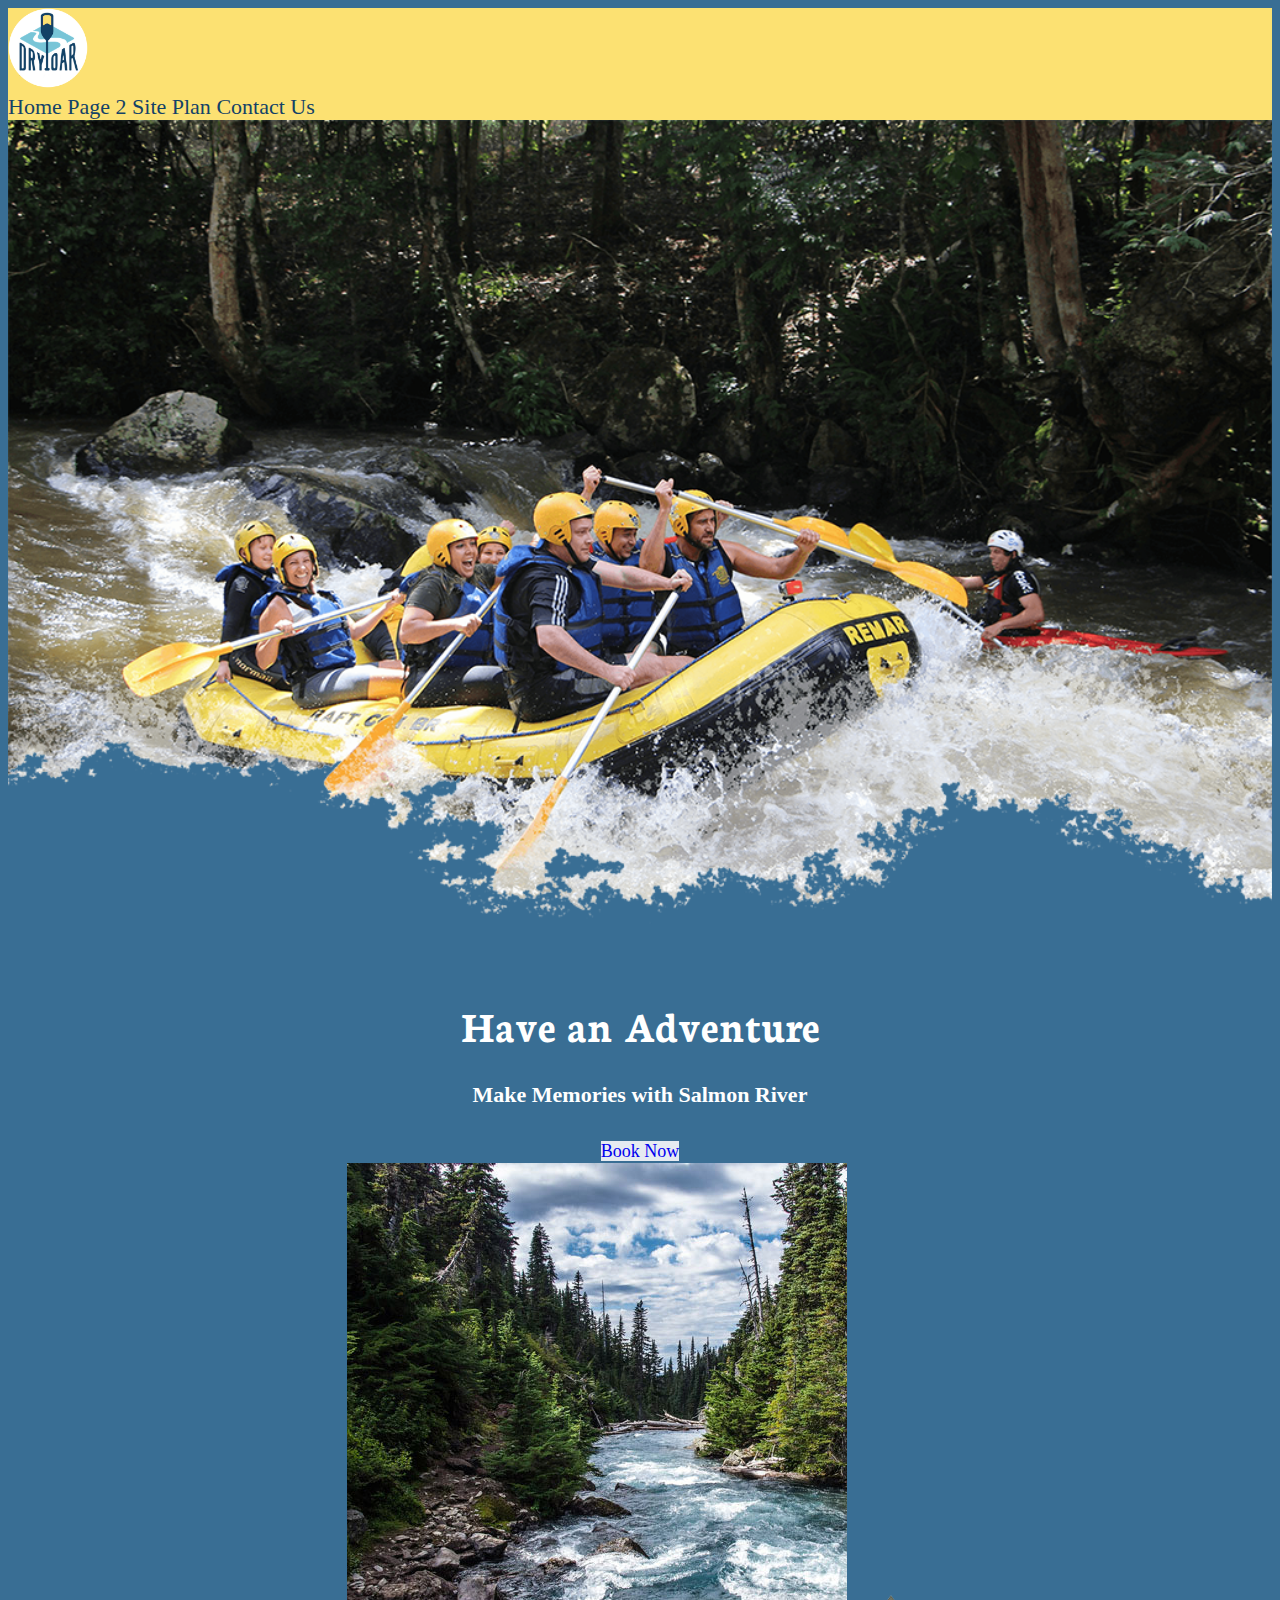
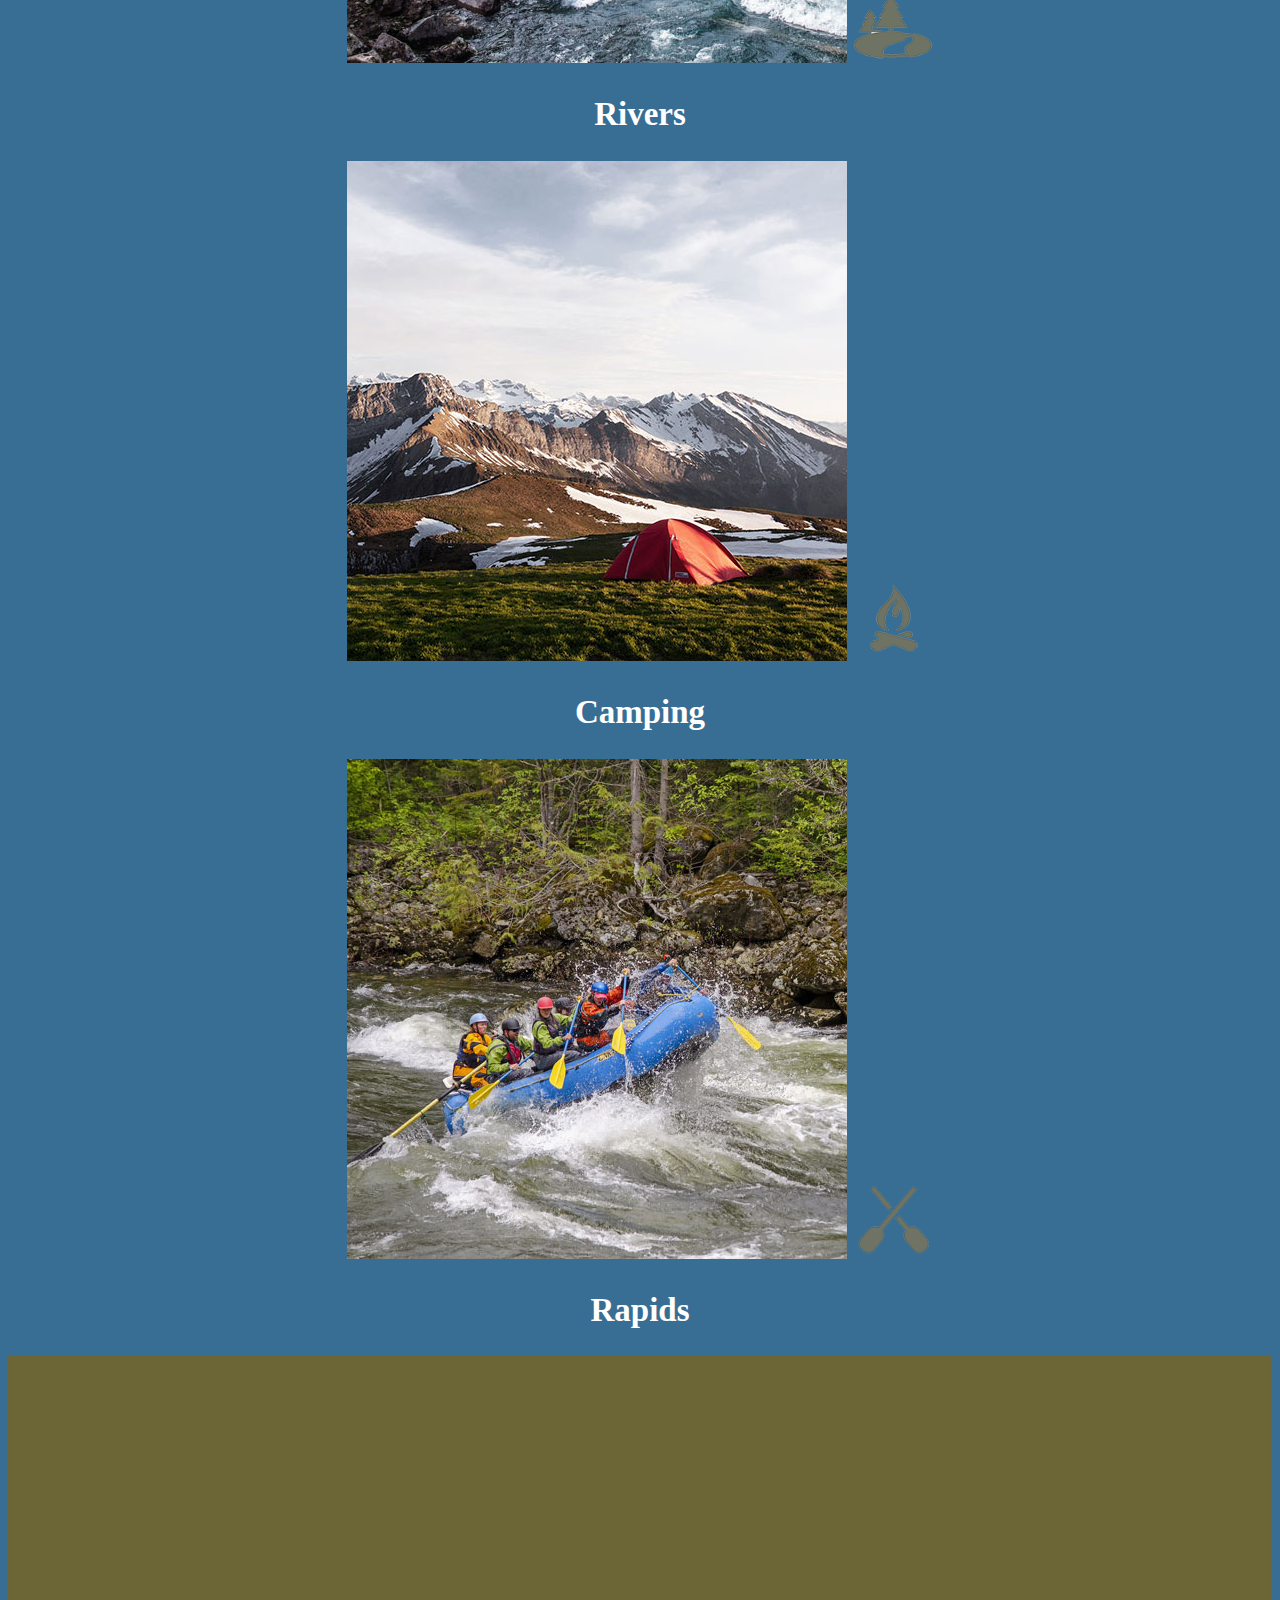
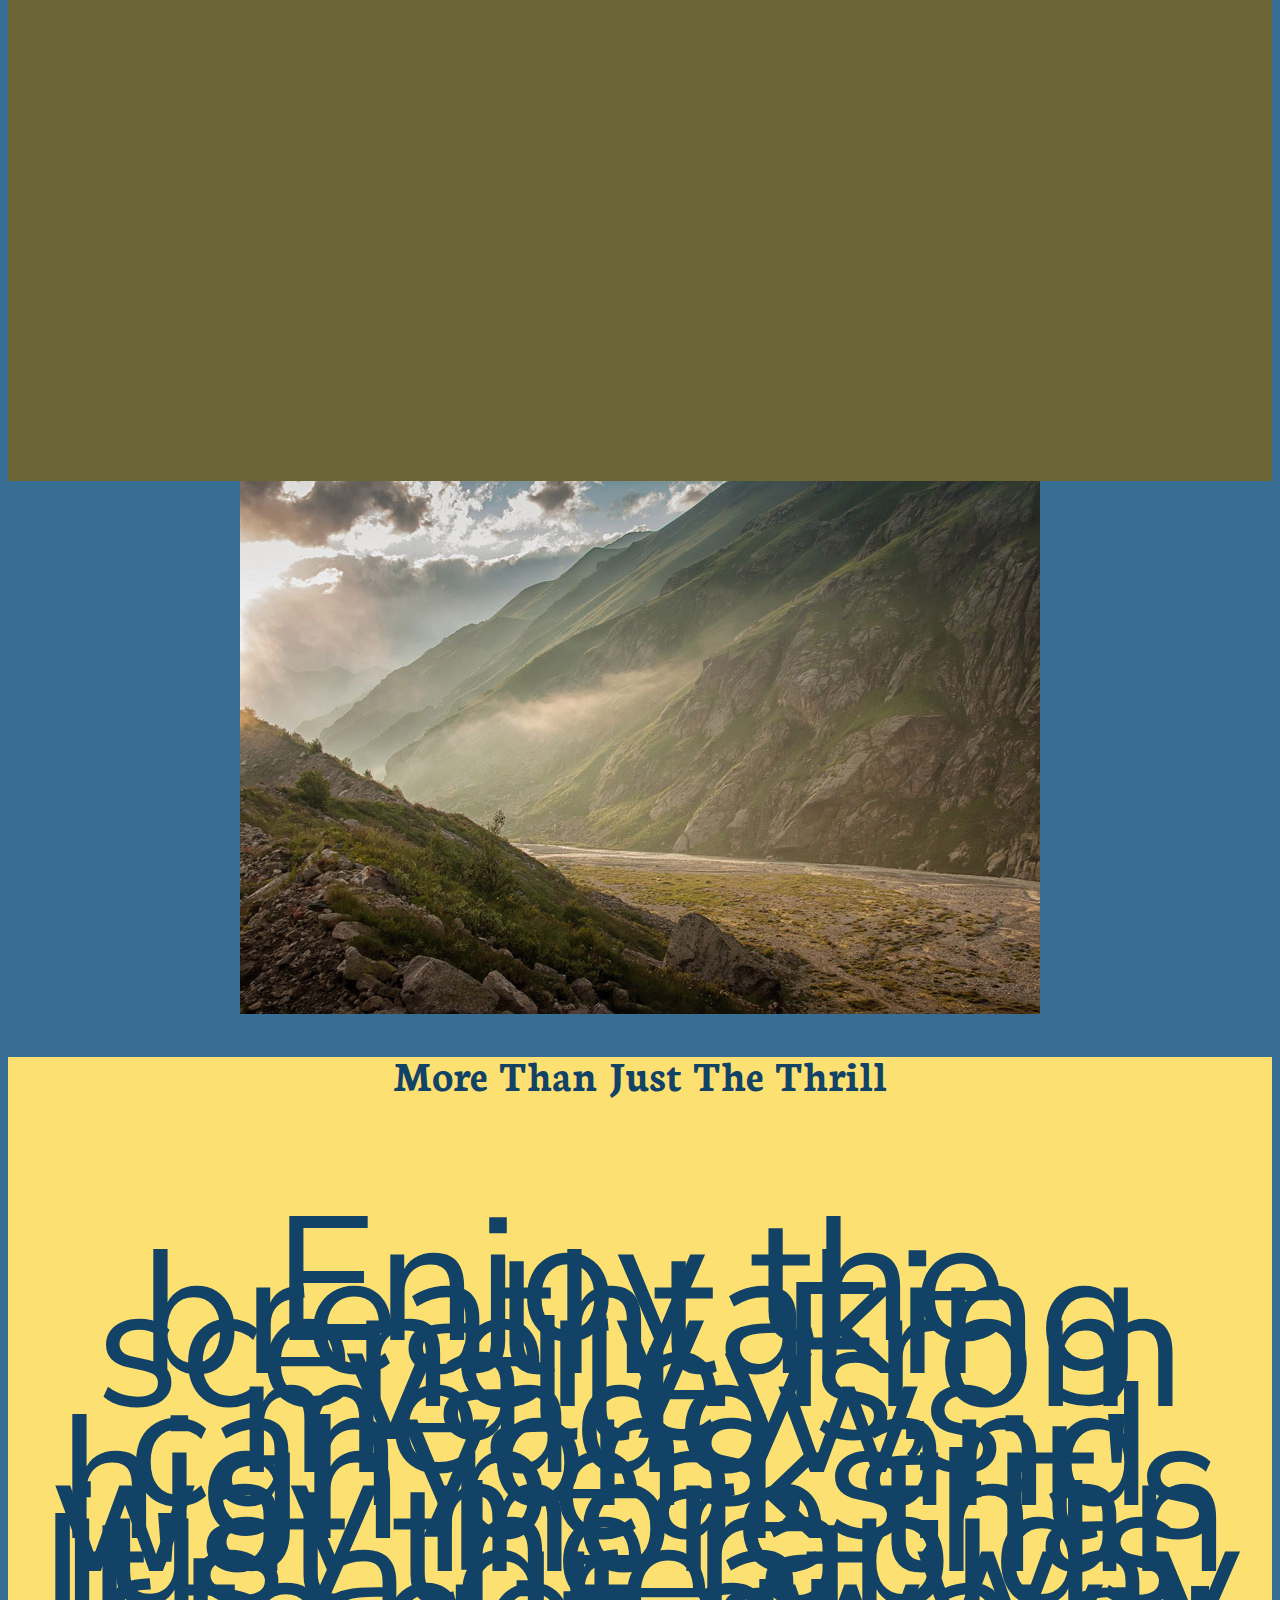
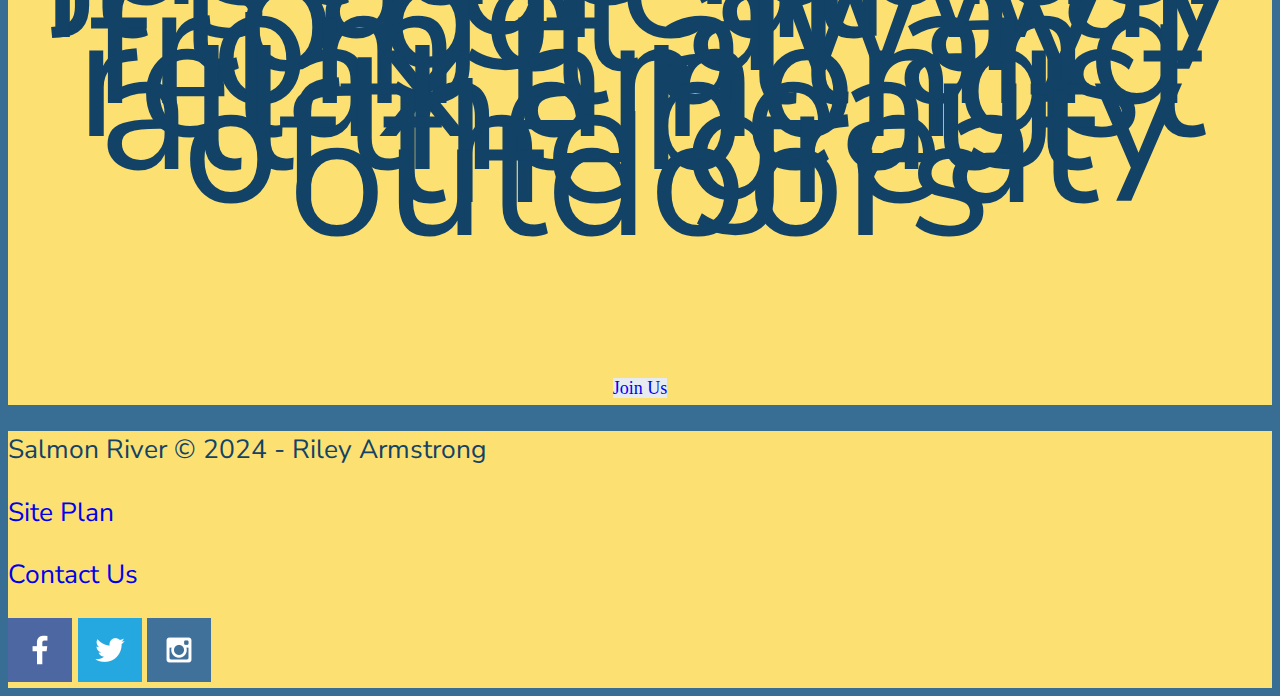
==== wwr/index.html @ 40a6fd3d "tons of changes" ====
<!-- Continue at 03 of More CSS: Fonts and Spacing -->
<!DOCTYPE html>
<html lang="en">
<head>
    <meta charset="UTF-8">
    <meta name="viewport" content="width=device-width, initial-scale=1.0">
    <title>Adventures | Salmon River Rafting | Home</title>
    <link rel="stylesheet" href="styles/style.css">
</head>
<body>
    <div id="content">
        <header>
            <a id="logo_link" href="index.html">
                <img class="logo" src="images/logo.png" alt="Salmon River Logo">
            </a>
        <nav>
            <a href="index.html">Home</a>
            <a href="#">Page 2</a>
            <a href="site-plan-rafting.html">Site Plan</a>
            <a href="contactus.html">Contact Us</a>
        </nav>
        </header>
        <div id="hero">
            <div id="hero-box">
                <img id="hero-img" src="images/hero.png" alt="People enjoying Rafting">
            </div>
            <section id="hero-msg">
                <h1 class="home-title">Have an Adventure</h1>
                <h4>Make Memories with Salmon River</h4>
                <div class="button-box">
                    <a class="book" href="contactus.html">Book Now</a>
                </div>
            </section>
        </div>
        <main class="home-grid">
            <section class="rivers-card">
                <img class="card-img" src="images/rivers.jpg" alt="river in forest">
                <img class="icon" src="images/river_icon.png" alt="river icon">
                <h2>Rivers</h2>
            </section>
            <section class="camping-card">
                <img class="card-img" src="images/camping.jpg" alt="tent in mountain">
                <img class="icon" src="images/fire_icon.png" alt="fire icon">
                <h2>Camping</h2>
            </section>
            <section class="rapids-card">
                <img class="card-img" src="images/rapids.jpg" alt="rafting boat">
                <img class="icon" src="images/oars_icon.png" alt="oars_icon">
                <h2>Rapids</h2>
            </section>
            <div id="background"></div>
            <div class="mountains">
                <img class="mountains" src="images/mountains.jpg" alt="Misty mountains">
            </div>
            <section class="msg">
                <h2>More Than Just The Thrill</h2>
                <p>Enjoy the breathtaking scenery. From valleys, meadows, canyons, and high peaks; it's way more than just the rapids. It's a great way to get away from it all and relax amongst all the beauty of the great outdoors</p>
                <a class="join" href="rivers.html">Join Us</a>
            </section>
        </main>
        <footer>
            <p>Salmon River &copy; 2024 - Riley Armstrong </p>
            <p><a href="site-plan-rafting.html">Site Plan</a></p>
            <p><a href="contactus.html">Contact Us</a></p>
            <div class="social">
                <a href="https://facebook.com" target="_blank">
                    <img src="images/facebook.png" alt="fb icon"/>
                </a>
                <a href="https://twitter.com" target="_blank">
                    <img src="images/twitter.png" alt="x icon"/>
                </a>
                <a href="https://instagram.com" target="_blank">
                    <img src="images/instagram.png" alt="insta icon"/>
                </a>

            </div>
        </footer>
    </div>
</body>
</html>
---- wwr/styles/style.css ----
/* Continue at 03 of More CSS: Fonts and Spacing */
@import url('https://fonts.googleapis.com/css2?family=Neuton&family=Nunito+Sans:ital,opsz,wght@0,6..12,200..1000;1,6..12,200..1000&display=swap');

body {
    background-color: rgb(57,110,148);
    color: white;
    font-size: 22px;
}
.home-title, .msg h2 {
    font-size: 2em;
    font-family: "Neuton", Verdana, Arial;
}
.msg p{
    font-size: 8em;
}
p {
    font-family: "Nunito Sans", Garamond, sans-serif;
}
#content{
    max-width: 1600px;
    margin: 0 auto;
}
header {
    background-color: rgb(252,225,114);
    color: blue;
}
.logo {
    width: 80px;
}
.icon {
    width: 80px;
}
main section {
    text-align: center;
}
nav a {
    text-align:center;
    color: rgb(19,66,103);
    text-decoration: none;
}
nav a:hover {
    background-color: white;
    text-decoration: underline;
}
#hero-img {
    width: 100%;
}
#hero-msg h1, #hero-msg h4 {
    text-align: center;
    background-color: rgb(57,110,148);
}
.button-box {
    text-align: center;
}
#background {
    height: 725px;
}
.book, .join {
    background-color: rgb(230,235,241);
    text-decoration: none;
    font-size: 18px;
}
.book:hover, .join:hover {
    background-color: rgb(252,225,114);
    text-decoration: underline;
}
#background {
    background-color: rgb(108,101,54);
    height: 725px;
}
.mountains {
    text-align:center;
}
.msg {
    background-color: rgb(252,225,114);
    color: rgb(19,66,103);
    line-height: 1.5em;
}
footer {
    background-color: rgb(252,225,114);
    color: rgb(19,66,103);
}
footer a {
    text-decoration: none;
}
footer p {
    font-size: 1.2em;
}
footer p a:hover {
    text-decoration: underline;
}
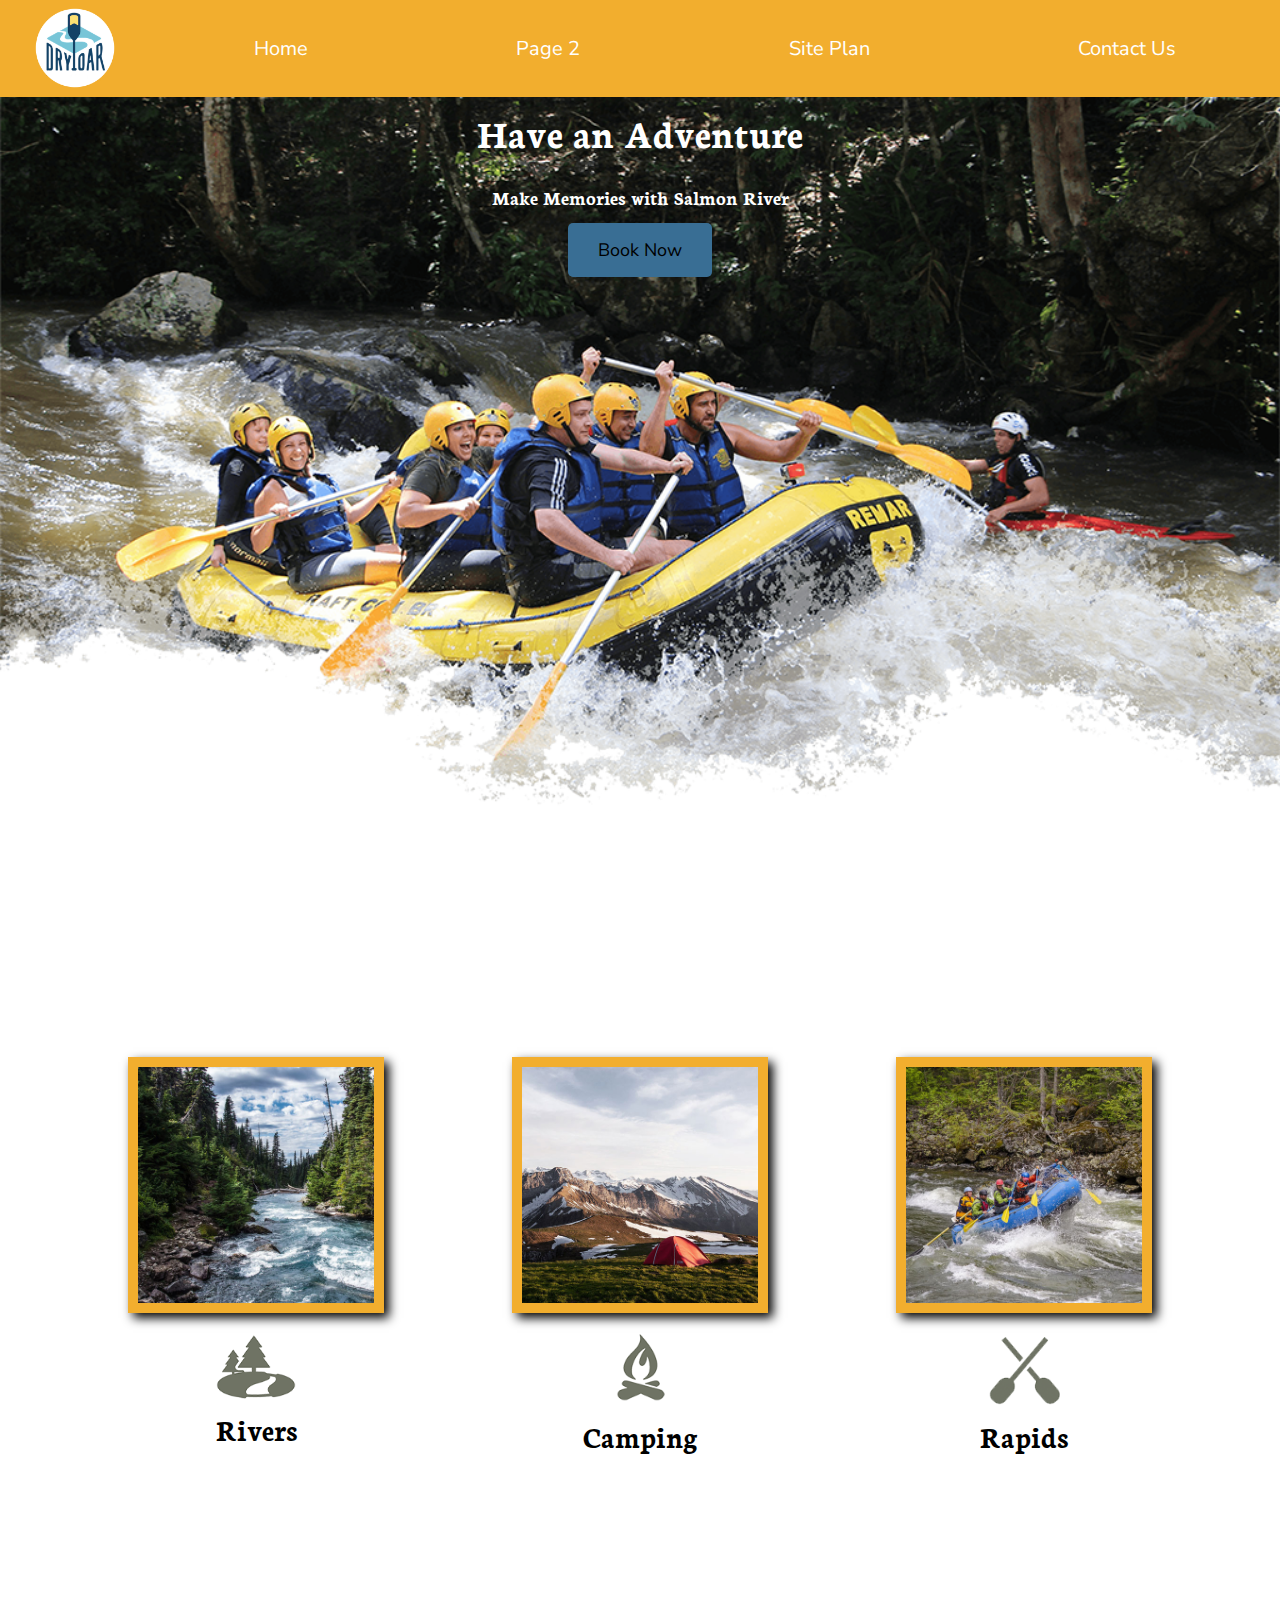
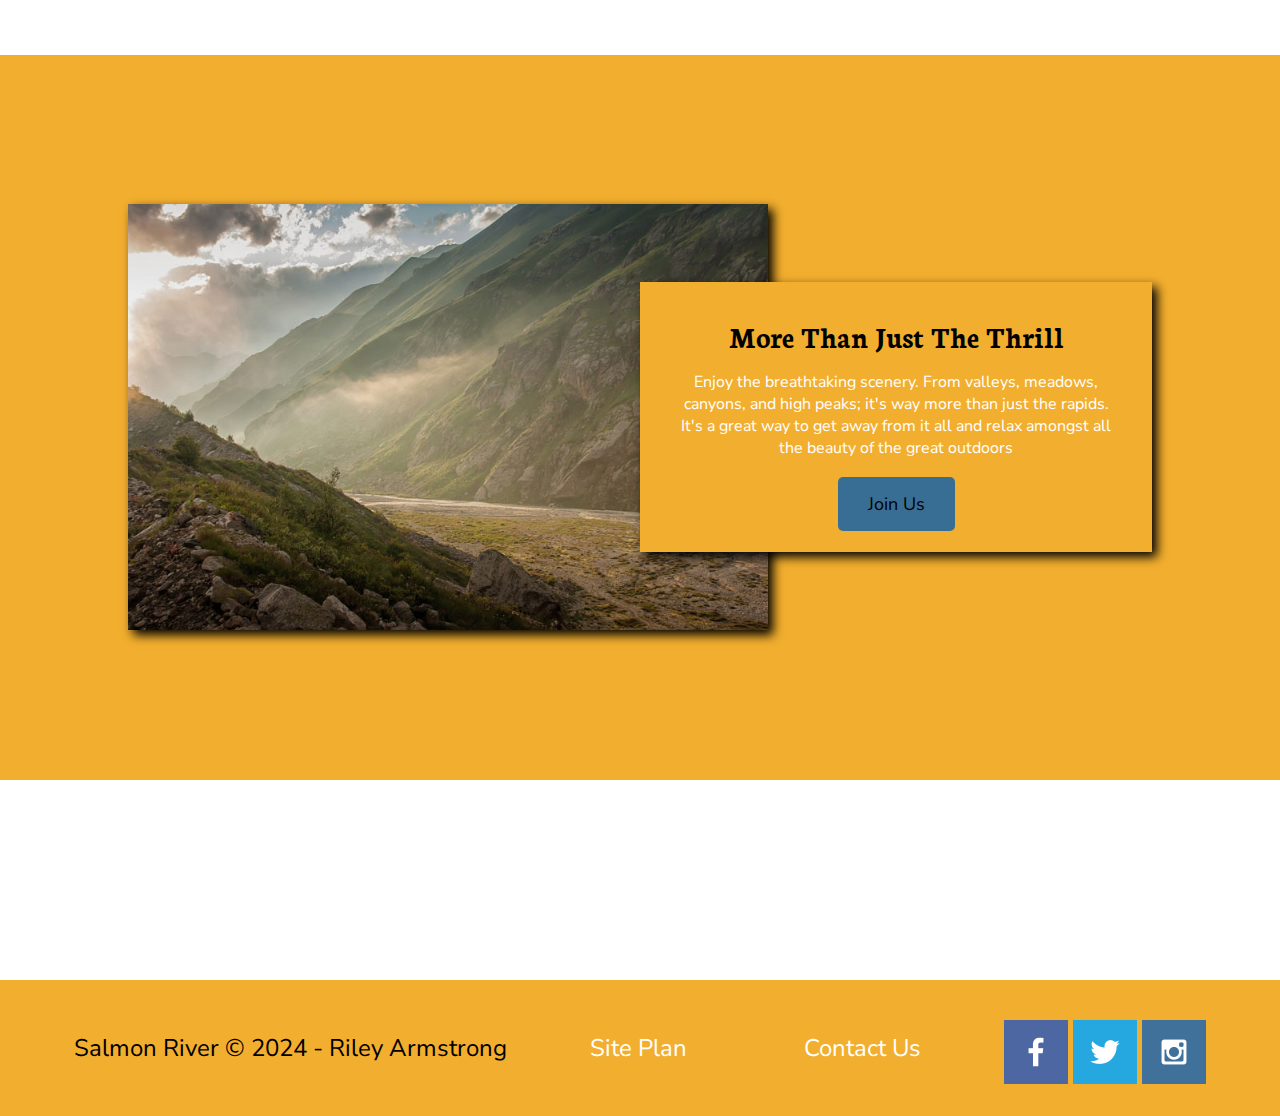
==== commit 8a246c48: "mountains div deleted" ====
--- a/wwr/index.html
+++ b/wwr/index.html
@@ -49,9 +49,7 @@
                 <h2>Rapids</h2>
             </section>
             <div id="background"></div>
-            <div class="mountains">
-                <img class="mountains" src="images/mountains.jpg" alt="Misty mountains">
-            </div>
+            <img class="mountains" src="images/mountains.jpg" alt="Misty mountains">
             <section class="msg">
                 <h2>More Than Just The Thrill</h2>
                 <p>Enjoy the breathtaking scenery. From valleys, meadows, canyons, and high peaks; it's way more than just the rapids. It's a great way to get away from it all and relax amongst all the beauty of the great outdoors</p>
--- a/wwr/styles/style.css
+++ b/wwr/styles/style.css
@@ -1,91 +1,282 @@
-/* Continue at 03 of More CSS: Fonts and Spacing */
 @import url('https://fonts.googleapis.com/css2?family=Neuton&family=Nunito+Sans:ital,opsz,wght@0,6..12,200..1000;1,6..12,200..1000&display=swap');
 
+:root {
+  /* change the values below to your colors from your palette */
+  --primary-color: #396E94;
+  --secondary-color: #F2AE2E;
+  --accent1-color: #F2AE2E;
+  --accent2-color: #396E94;
+  --accent3-color: black;
+  --accent4-color: white;
+
+  /* change the values below to your chosen font(s) */
+  --heading-font: "Neuton", Verdana, Arial;
+  --paragraph-font: "Nunito Sans", Garamond, sans-serif;
+
+  /* these colors below should be chosen from among your palette colors above */
+  --headline-color-on-white: #396E94;  /* headlines on a white background */ 
+  --headline-color-on-color: #FFFFFF; /* headlines on a colored background */ 
+  --paragraph-color-on-white: #000000; /* paragraph text on a white background */ 
+  --paragraph-color-on-color: #FFFFFF; /* paragraph text on a colored background */ 
+  --paragraph-background-color: #396E94  ;
+  --nav-link-color: #FFFFFF;
+  --nav-background-color: #396E94;
+  --nav-hover-link-color: white;
+  --nav-hover-background-color: #F2AE2E;
+}
+
 body {
-    background-color: rgb(57,110,148);
-    color: white;
-    font-size: 22px;
-}
-.home-title, .msg h2 {
-    font-size: 2em;
-    font-family: "Neuton", Verdana, Arial;
-}
-.msg p{
-    font-size: 8em;
-}
-p {
-    font-family: "Nunito Sans", Garamond, sans-serif;
-}
+    background-color: var(--accent4-color);
+    font-family: var(--paragraph-font);
+    font-size: 20px;
+    margin: 0;
+    padding: 0;
+}
+
+h2 {
+    font-family: var(--heading-font);
+    margin: 0;
+}
+
 #content{
     max-width: 1600px;
     margin: 0 auto;
 }
+
 header {
-    background-color: rgb(252,225,114);
-    color: blue;
-}
-.logo {
+    background-color: var(--secondary-color);
+    display: grid;
+    grid-template-columns: 150px auto;
+}
+
+#logo_link {
+    padding-top: 5px;
+    justify-self: center;
+    align-self: center;
+}
+
+.logo, .icon {
     width: 80px;
 }
+
 .icon {
-    width: 80px;
-}
-main section {
-    text-align: center;
+    padding-top: 10px;
+}
+
+nav {
+    display: flex;
+    justify-content: space-around;
 }
 nav a {
-    text-align:center;
-    color: rgb(19,66,103);
+    color: var(--nav-link-color);
+    text-align: center;
     text-decoration: none;
+    padding: 35px;
 }
 nav a:hover {
-    background-color: white;
-    text-decoration: underline;
+    color: var(--nav-hover-link-color);
+    background-color: var(--nav-background-color);
+}
+
+#hero {
+    display: grid;
+    grid-template-columns: 1fr 3fr 1fr;
+    margin-top: -100px;
+}
+#hero-box {
+    grid-column: 1/4;
+    grid-row: 1/3;
+    z-index: -1;
+}
+#hero-msg {
+    grid-column: 2/3;
+    grid-row: 1/2;
+    margin-top: 100px;
 }
 #hero-img {
     width: 100%;
 }
+
 #hero-msg h1, #hero-msg h4 {
     text-align: center;
-    background-color: rgb(57,110,148);
-}
+    color: var(--accent4-color);
+}
+
+.home-title {
+    font-family: var(--heading-font);
+    font-size: 2em;
+    margin-top: 10px;
+}
+
+h4 {
+    font-family: var(--heading-font);
+}
+
 .button-box {
     text-align: center;
 }
+
+.book, .join {
+    background-color: var(--nav-background-color);
+    color: var(--accent3-color);
+    text-decoration: none;
+    font-size: 18px;
+    padding: 15px 30px;
+    margin-top: 50px;
+    border-radius: 5px;
+}
+
+.book:hover, .join:hover {
+    background-color: var(--nav-hover-background-color);
+    color: var(--accent3-color);
+}
+
+.home-grid {
+    display: grid;
+    grid-template-columns: repeat(10, 1fr);
+}
+
+main section {
+    text-align: center;
+}
+
+main section img {
+    box-sizing: border-box;
+}
+
+.card-img, .mountains {
+    width: 100%;
+}
+
+
+.card-img {
+    border: 10px solid var(--secondary-color);
+    transition: transform .5s;
+    box-shadow: 5px 5px 10px var(--accent3-color);
+}
+
+.card-img:hover {
+    opacity: .6;
+    transform: scale(1.1);
+}
+
+.rivers-card, .camping-card, .rapids-card {   
+    margin: 200px 0;
+}
+
+.rivers-card {
+    grid-column: 2/4;
+    grid-row: 2/3;
+}
+
+.camping-card {
+    grid-column: 5/7;
+    grid-row: 2/3;
+}
+
+.rapids-card {
+    grid-column: 8/10;
+    grid-row: 2/3;
+}
+
 #background {
     height: 725px;
-}
-.book, .join {
-    background-color: rgb(230,235,241);
-    text-decoration: none;
-    font-size: 18px;
-}
-.book:hover, .join:hover {
-    background-color: rgb(252,225,114);
-    text-decoration: underline;
-}
-#background {
-    background-color: rgb(108,101,54);
-    height: 725px;
-}
+    background-color: var(--accent1-color);
+    grid-column: 1/11;
+    grid-row: 4/9;
+}
+
 .mountains {
-    text-align:center;
-}
+    grid-column: 2/7;
+    grid-row: 5/8;
+    box-shadow: 5px 5px 10px var(--accent3-color);
+}
+
 .msg {
-    background-color: rgb(252,225,114);
-    color: rgb(19,66,103);
-    line-height: 1.5em;
-}
+    background-color: var(--secondary-color);
+    padding: 35px;
+    grid-column: 6/10;
+    grid-row: 6/7;
+    box-shadow: 5px 5px 10px var(--accent3-color);
+}
+.msg h2 {
+    color: var(--accent3-color);
+}
+.msg p{
+    color: var(--paragraph-color-on-color);
+    font-size: .8em;
+    padding-bottom: 15px;
+}
+
 footer {
-    background-color: rgb(252,225,114);
-    color: rgb(19,66,103);
-}
-footer a {
-    text-decoration: none;
+    background-color: var(--accent1-color);
+    color: var(--accent3-color);
+    padding: 25px 50px;
+    margin-top: 200px;
+    display: flex;
+    justify-content: space-around;
+    align-items: center;
 }
 footer p {
     font-size: 1.2em;
 }
+footer p a {
+    padding: 35px;
+}
 footer p a:hover {
-    text-decoration: underline;
-}        +    background-color: var(--nav-hover-background-color);
+}
+footer .social img {
+    padding-top: 15px;
+}
+footer a {
+    color: var(--nav-link-color);
+    text-decoration: none;
+}
+footer a:hover {
+    color: var(--nav-link-color);
+}
+/* Responsive Design pasted */
+@media screen and (max-width: 900px) {
+    #hero, .home-grid {
+        display: block;
+        height: auto;
+    }
+    nav, footer {
+        flex-direction: column;
+    }
+    nav a {
+        display: block;
+        padding: 15px;
+    }
+    #hero {
+        margin-top: 0;
+    }
+    #hero-msg {
+        margin-top: 0;
+    }
+    #hero-msg h4 {
+        display: none;
+    }
+    #hero-msg h1 {
+        color: var(--accent3-color);
+    }
+    .home-title {
+        font-size: 25px;
+    }
+    .rivers-card, .camping-card, .rapids-card { 
+        margin: 50px auto;
+        width: 60%;
+    }
+    #background {
+        display: none;
+    }
+    .mountains, .msg {
+        width: 80%;
+        display: block;
+        margin: 0 auto;
+    }
+    footer {
+        margin-top: 25px;
+    }
+}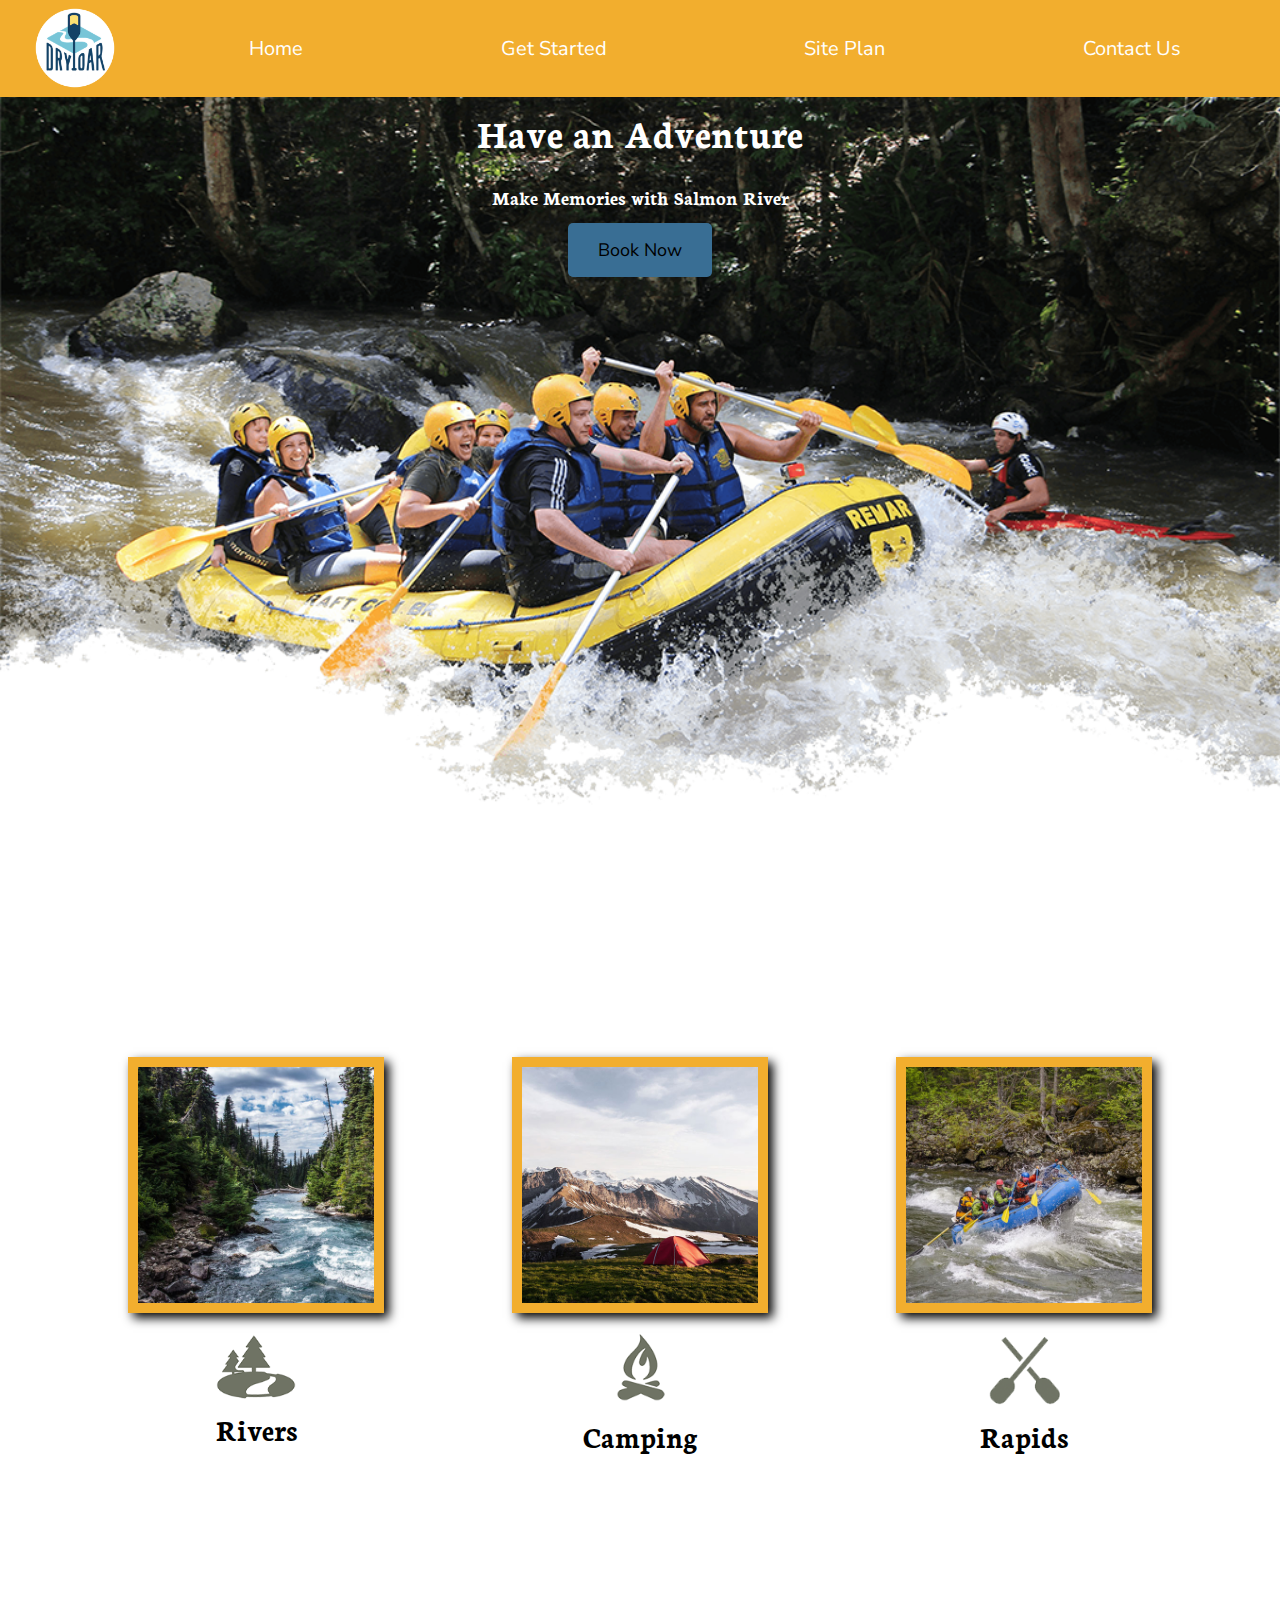
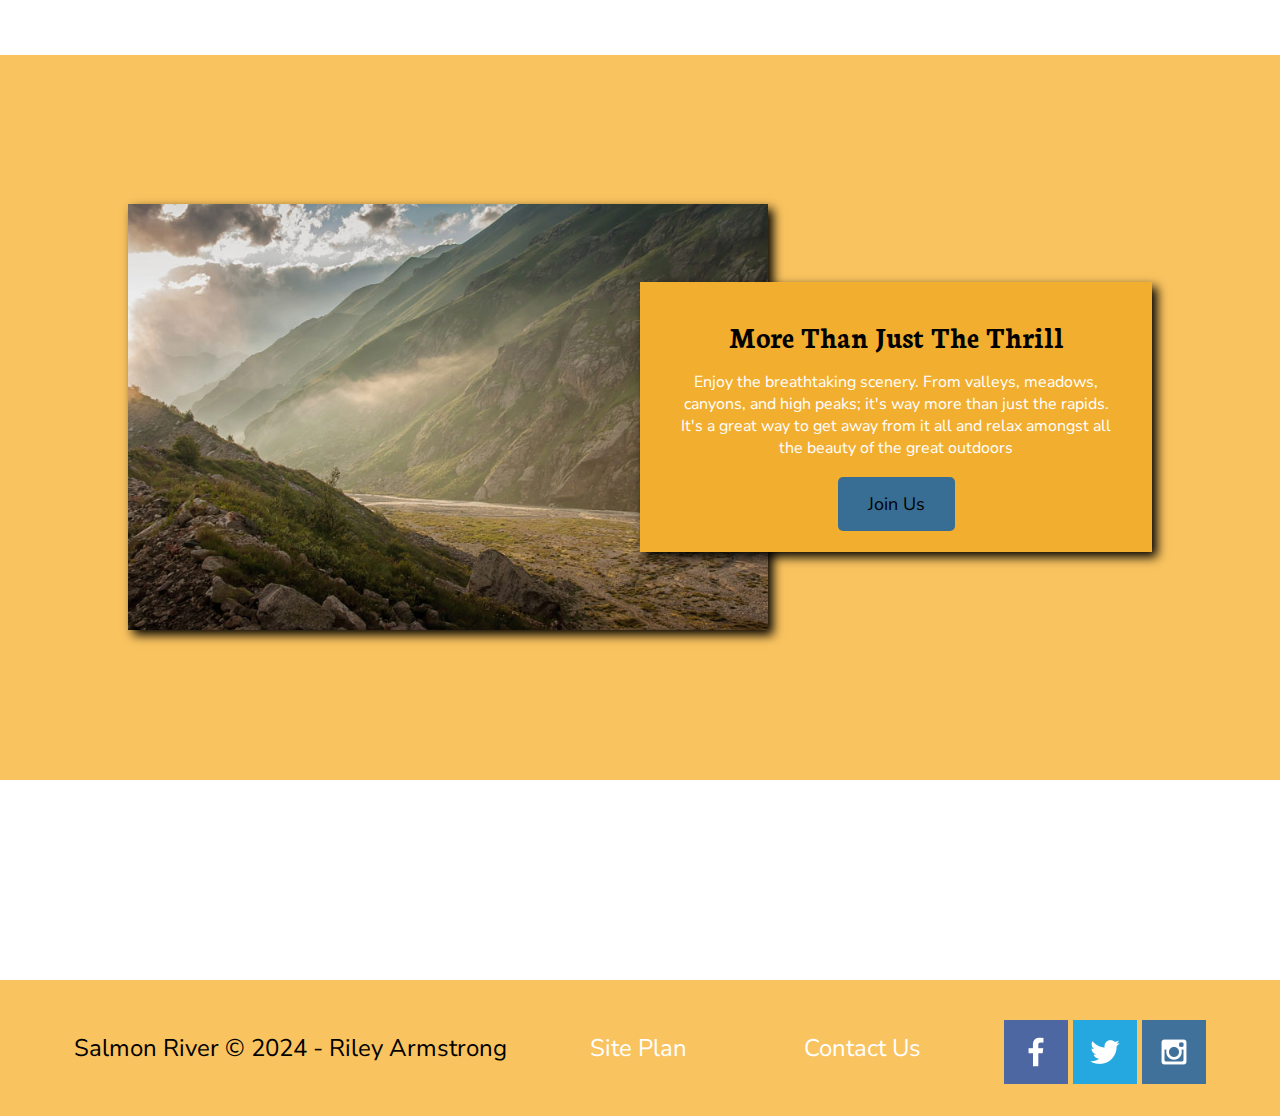
==== commit 68482e16: "positioning exercise" ====
--- a/wwr/index.html
+++ b/wwr/index.html
@@ -15,7 +15,7 @@
             </a>
         <nav>
             <a href="index.html">Home</a>
-            <a href="#">Page 2</a>
+            <a href="page-2.html">Get Started</a>
             <a href="site-plan-rafting.html">Site Plan</a>
             <a href="contactus.html">Contact Us</a>
         </nav>
@@ -70,7 +70,6 @@
                 <a href="https://instagram.com" target="_blank">
                     <img src="images/instagram.png" alt="insta icon"/>
                 </a>
-
             </div>
         </footer>
     </div>
--- a/wwr/styles/style.css
+++ b/wwr/styles/style.css
@@ -4,8 +4,8 @@
   /* change the values below to your colors from your palette */
   --primary-color: #396E94;
   --secondary-color: #F2AE2E;
-  --accent1-color: #F2AE2E;
-  --accent2-color: #396E94;
+  --accent1-color: #f9c35f;
+  --accent2-color: #5b94bd;
   --accent3-color: black;
   --accent4-color: white;
 
@@ -24,7 +24,7 @@
   --nav-hover-link-color: white;
   --nav-hover-background-color: #F2AE2E;
 }
-
+/* ------------------------Home Page ------------------------------------- */
 body {
     background-color: var(--accent4-color);
     font-family: var(--paragraph-font);
@@ -279,4 +279,95 @@
     footer {
         margin-top: 25px;
     }
+}
+/* ------------------------------------------------Page 2-------------------------------------------------------------- */
+
+.dates-available{
+    justify-self: center;
+    font-size: 1.5em;
+}
+
+.grid-container-1{
+    display: grid;
+    width: 100%;
+    grid-template-columns: repeat(6, 1fr);
+    grid-template-rows: auto auto;
+    justify-content: center;
+    align-items: start;
+    margin-bottom: 100px;
+    padding: 20px;
+    column-gap: 20px;
+    border: 10px solid var(--accent3-color); 
+}
+
+.grid-container-2{
+    display: grid;
+    width: 100%;
+    grid-template-columns: repeat(6, 1fr);
+    justify-content: center;
+    align-items: end;
+    margin-bottom: 100px;
+    padding: 20px;
+    column-gap: 20px;
+    border: 10px solid var(--accent3-color); 
+}
+
+.grid-container-3{
+    display: grid;
+    width: 100%;
+    grid-template-columns: repeat(6, 1fr);
+    justify-content: center;
+    align-items: end;
+    margin-bottom: 100px;
+    padding: 20px;
+    column-gap: 20px;
+    border: 10px solid var(--accent3-color); 
+}
+
+.grid-container-4{
+    display: grid;
+    width: 100%;
+    grid-template-columns: repeat(6, 1fr);
+    justify-content: center;
+    align-items: end;
+    margin-bottom: 100px;
+    padding: 20px;
+    column-gap: 20px;
+    border: 10px solid var(--accent3-color); 
+}
+
+.April p{
+    text-align: center;
+}
+
+.days{
+    grid-row: 2/3;
+}
+
+.April{
+    background-color: var(--accent2-color);
+}
+
+.May{
+    background-color: var(--accent2-color);
+}
+
+.June{
+    background-color: var(--accent1-color);
+}
+
+.July{
+    background-color: var(--accent1-color);
+}
+
+.August{
+    background-color: var(--accent1-color);
+}
+
+.September{
+    background-color: var(--accent1-color);
+}
+
+.days{
+    
 }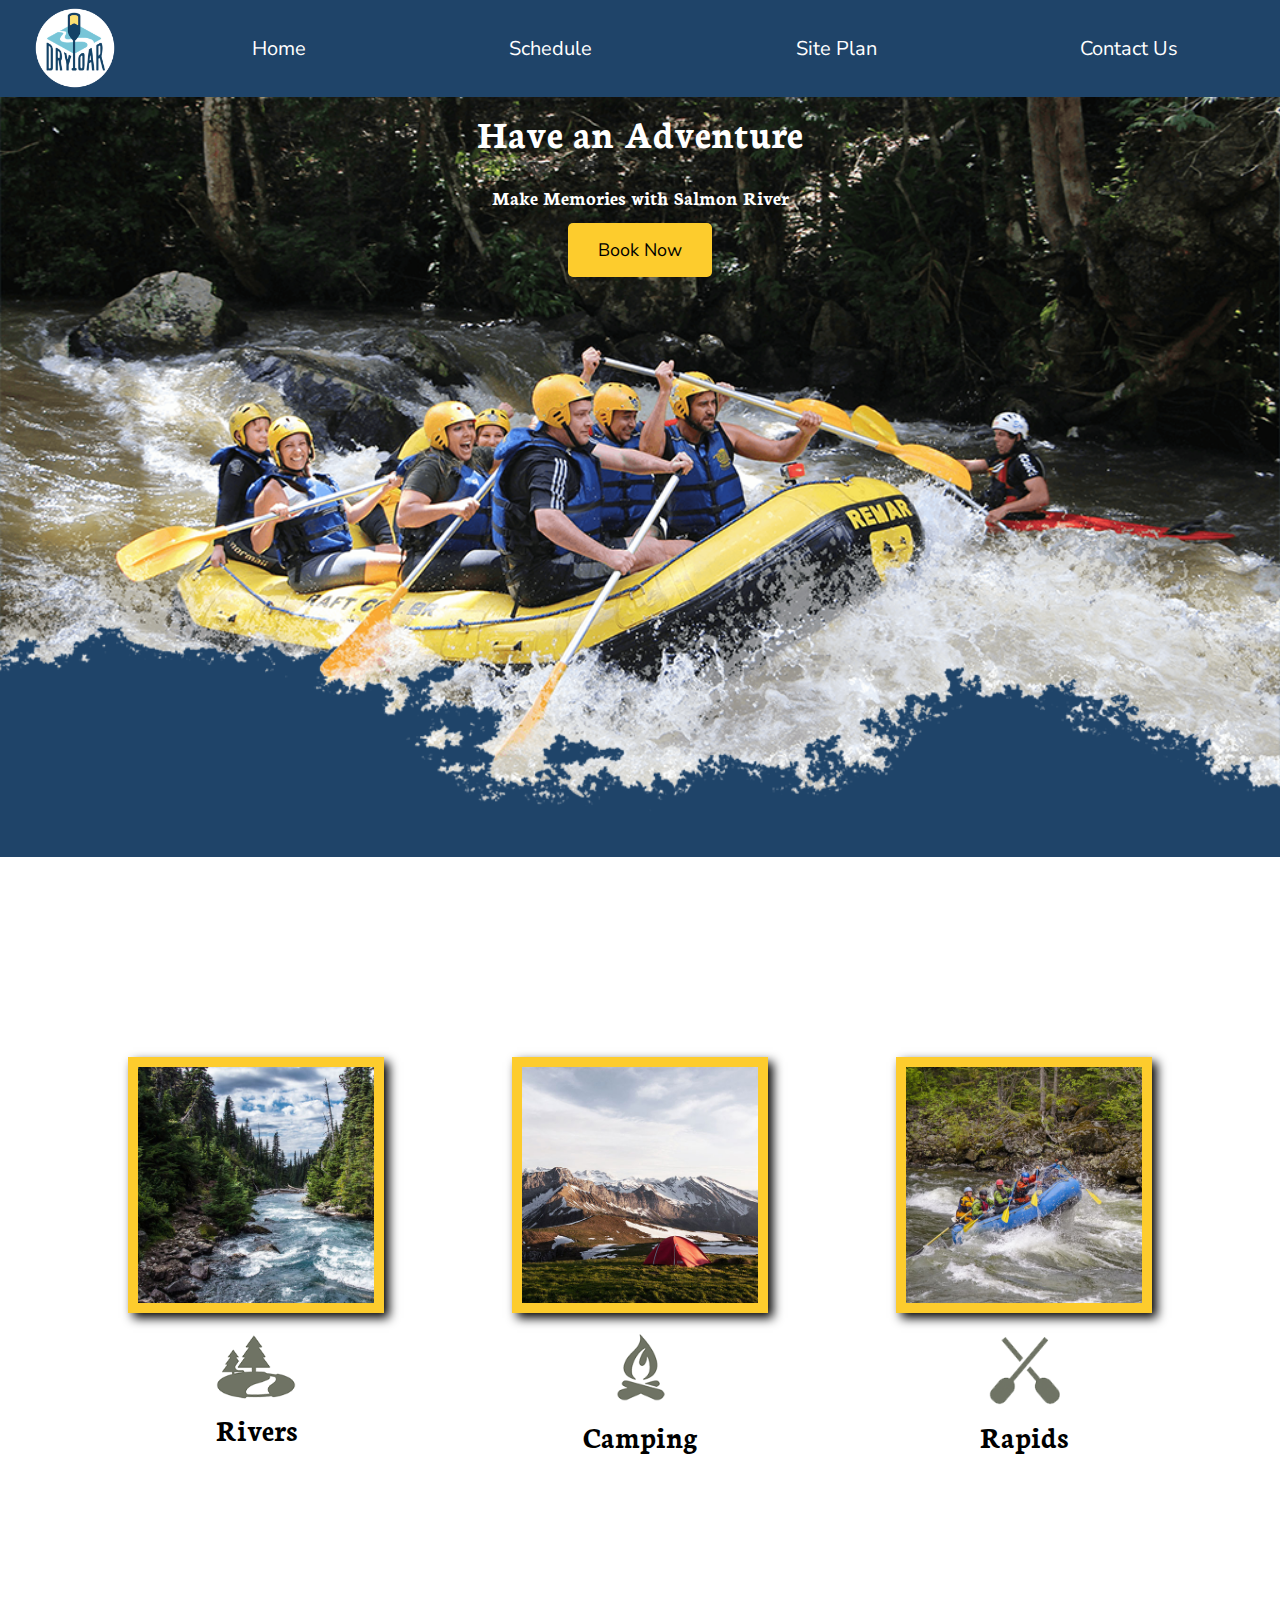
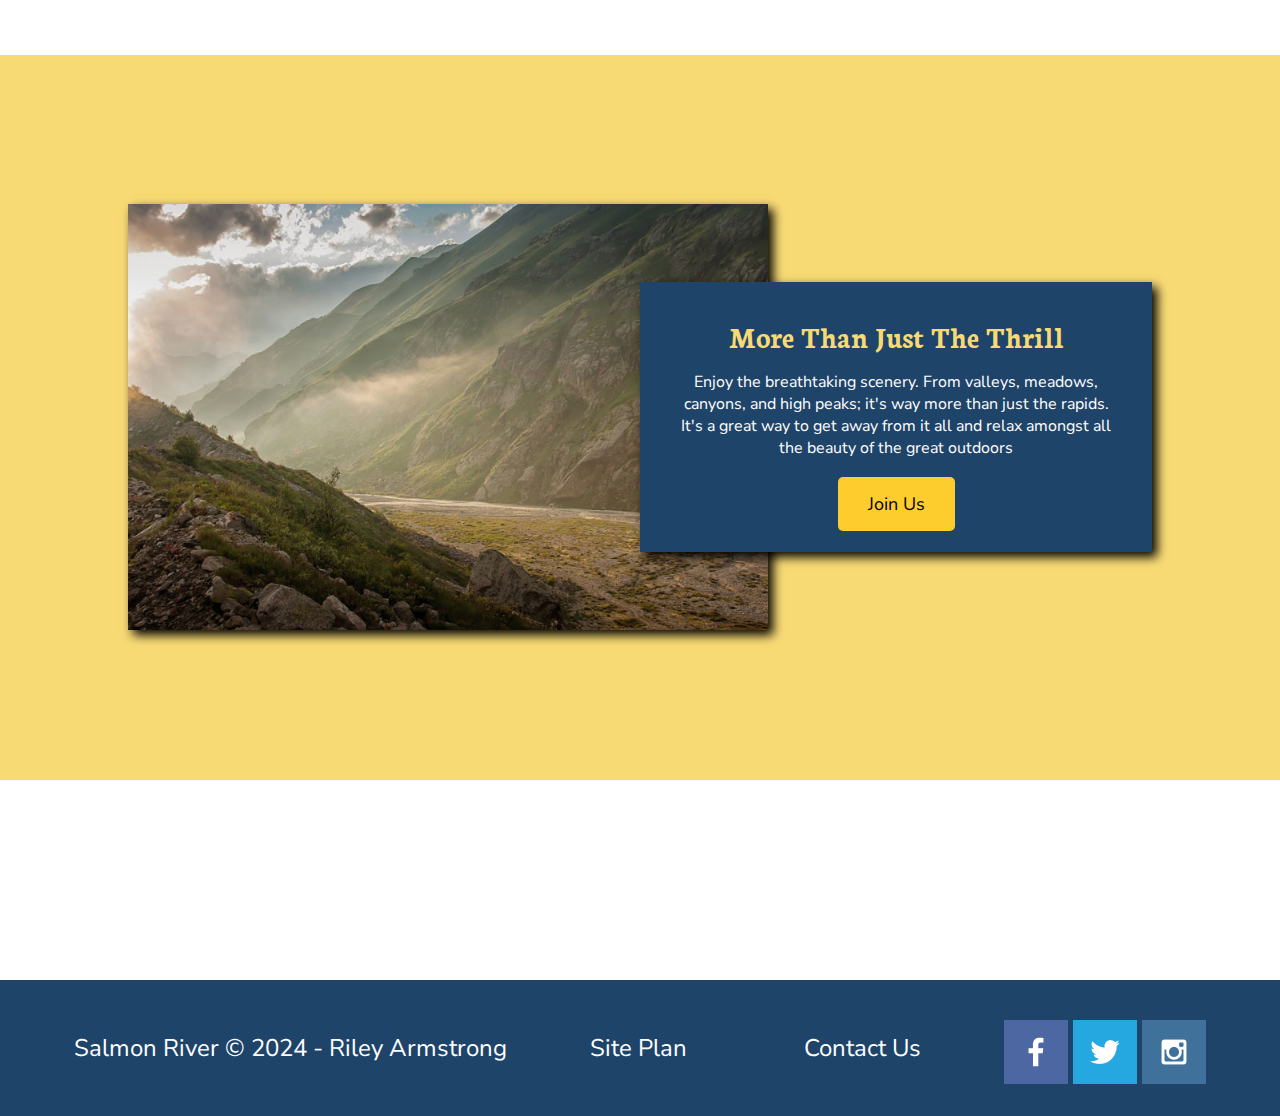
==== commit c7ebfeda: "Finished wireframe and color adjustments" ====
--- a/wwr/index.html
+++ b/wwr/index.html
@@ -15,7 +15,7 @@
             </a>
         <nav>
             <a href="index.html">Home</a>
-            <a href="page-2.html">Get Started</a>
+            <a href="page-2.html">Schedule</a>
             <a href="site-plan-rafting.html">Site Plan</a>
             <a href="contactus.html">Contact Us</a>
         </nav>
--- a/wwr/styles/style.css
+++ b/wwr/styles/style.css
@@ -2,10 +2,10 @@
 
 :root {
   /* change the values below to your colors from your palette */
-  --primary-color: #396E94;
-  --secondary-color: #F2AE2E;
-  --accent1-color: #f9c35f;
-  --accent2-color: #5b94bd;
+  --primary-color: #1F4469;
+  --secondary-color: #FDCC2D;
+  --accent1-color: #f8da75;
+  --accent2-color: #244624;
   --accent3-color: black;
   --accent4-color: white;
 
@@ -14,15 +14,15 @@
   --paragraph-font: "Nunito Sans", Garamond, sans-serif;
 
   /* these colors below should be chosen from among your palette colors above */
-  --headline-color-on-white: #396E94;  /* headlines on a white background */ 
-  --headline-color-on-color: #FFFFFF; /* headlines on a colored background */ 
-  --paragraph-color-on-white: #000000; /* paragraph text on a white background */ 
-  --paragraph-color-on-color: #FFFFFF; /* paragraph text on a colored background */ 
-  --paragraph-background-color: #396E94  ;
-  --nav-link-color: #FFFFFF;
-  --nav-background-color: #396E94;
-  --nav-hover-link-color: white;
-  --nav-hover-background-color: #F2AE2E;
+  --headline-color-on-white: var(--accent2-color);  /* headlines on a white background */ 
+  --headline-color-on-color: var(--accent1-color); /* headlines on a colored background */ 
+  --paragraph-color-on-white: var(--accent3-color); /* paragraph text on a white background */ 
+  --paragraph-color-on-color: var(--accent4-color); /* paragraph text on a colored background */ 
+  --paragraph-background-color: var(--primary-color)  ;
+  --nav-link-color: var(--accent4-color);
+  --nav-background-color: var(--primary-color);
+  --nav-hover-link-color: var(--primary-color);
+  --nav-hover-background-color: var(--secondary-color);
 }
 /* ------------------------Home Page ------------------------------------- */
 body {
@@ -44,7 +44,7 @@
 }
 
 header {
-    background-color: var(--secondary-color);
+    background-color: var(--nav-background-color);
     display: grid;
     grid-template-columns: 150px auto;
 }
@@ -75,7 +75,7 @@
 }
 nav a:hover {
     color: var(--nav-hover-link-color);
-    background-color: var(--nav-background-color);
+    background-color: var(--nav-hover-background-color);
 }
 
 #hero {
@@ -87,6 +87,7 @@
     grid-column: 1/4;
     grid-row: 1/3;
     z-index: -1;
+    background-color: var(--primary-color);
 }
 #hero-msg {
     grid-column: 2/3;
@@ -117,7 +118,7 @@
 }
 
 .book, .join {
-    background-color: var(--nav-background-color);
+    background-color: var(--nav-hover-background-color);
     color: var(--accent3-color);
     text-decoration: none;
     font-size: 18px;
@@ -127,8 +128,9 @@
 }
 
 .book:hover, .join:hover {
-    background-color: var(--nav-hover-background-color);
-    color: var(--accent3-color);
+    background-color: var(--accent2-color);
+    color: var(--accent4-color);
+    border: 2px solid var(--accent4-color);
 }
 
 .home-grid {
@@ -193,14 +195,14 @@
 }
 
 .msg {
-    background-color: var(--secondary-color);
+    background-color: var(--paragraph-background-color);
     padding: 35px;
     grid-column: 6/10;
     grid-row: 6/7;
     box-shadow: 5px 5px 10px var(--accent3-color);
 }
 .msg h2 {
-    color: var(--accent3-color);
+    color: var(--accent1-color);
 }
 .msg p{
     color: var(--paragraph-color-on-color);
@@ -209,8 +211,8 @@
 }
 
 footer {
-    background-color: var(--accent1-color);
-    color: var(--accent3-color);
+    background-color: var(--nav-background-color);
+    color: var(--accent4-color);
     padding: 25px 50px;
     margin-top: 200px;
     display: flex;
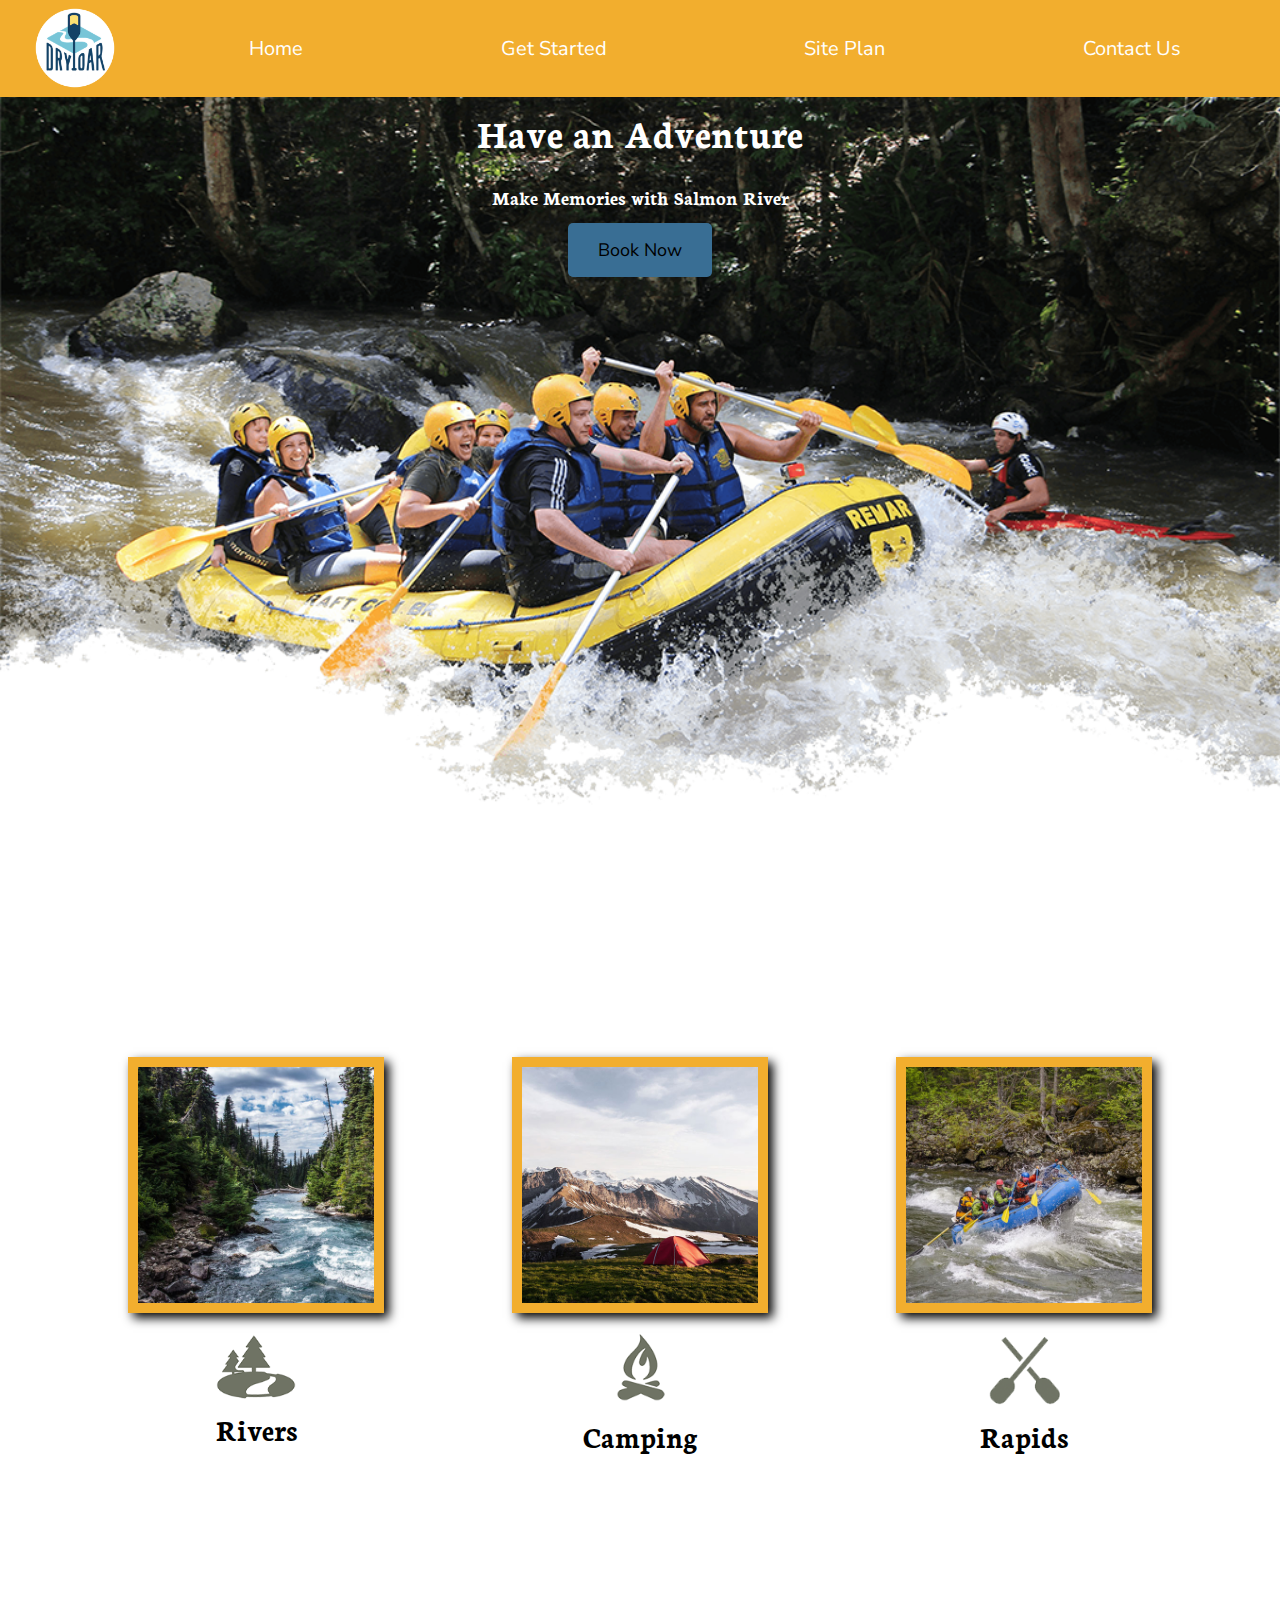
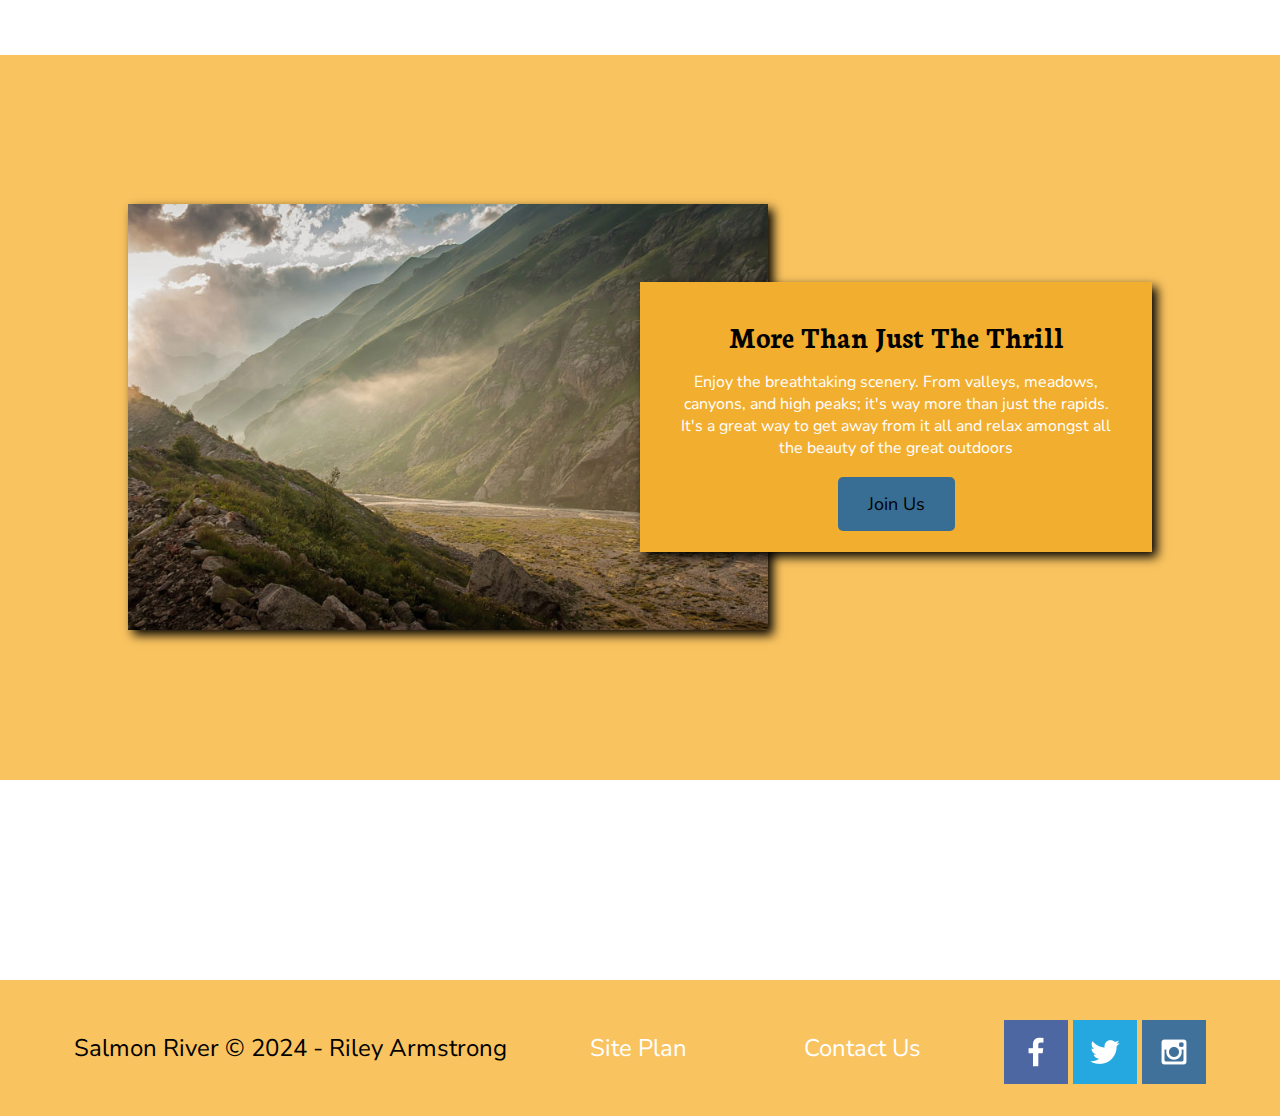
==== commit c403dd76: "I made a bunch of changes" ====
--- a/wwr/index.html
+++ b/wwr/index.html
@@ -15,7 +15,7 @@
             </a>
         <nav>
             <a href="index.html">Home</a>
-            <a href="page-2.html">Schedule</a>
+            <a href="page-2-class.html">Get Started</a>
             <a href="site-plan-rafting.html">Site Plan</a>
             <a href="contactus.html">Contact Us</a>
         </nav>
--- a/wwr/styles/style.css
+++ b/wwr/styles/style.css
@@ -2,10 +2,10 @@
 
 :root {
   /* change the values below to your colors from your palette */
-  --primary-color: #1F4469;
-  --secondary-color: #FDCC2D;
-  --accent1-color: #f8da75;
-  --accent2-color: #244624;
+  --primary-color: #396E94;
+  --secondary-color: #F2AE2E;
+  --accent1-color: #f9c35f;
+  --accent2-color: #5b94bd;
   --accent3-color: black;
   --accent4-color: white;
 
@@ -14,15 +14,15 @@
   --paragraph-font: "Nunito Sans", Garamond, sans-serif;
 
   /* these colors below should be chosen from among your palette colors above */
-  --headline-color-on-white: var(--accent2-color);  /* headlines on a white background */ 
-  --headline-color-on-color: var(--accent1-color); /* headlines on a colored background */ 
-  --paragraph-color-on-white: var(--accent3-color); /* paragraph text on a white background */ 
-  --paragraph-color-on-color: var(--accent4-color); /* paragraph text on a colored background */ 
-  --paragraph-background-color: var(--primary-color)  ;
-  --nav-link-color: var(--accent4-color);
-  --nav-background-color: var(--primary-color);
-  --nav-hover-link-color: var(--primary-color);
-  --nav-hover-background-color: var(--secondary-color);
+  --headline-color-on-white: #396E94;  /* headlines on a white background */ 
+  --headline-color-on-color: #FFFFFF; /* headlines on a colored background */ 
+  --paragraph-color-on-white: #000000; /* paragraph text on a white background */ 
+  --paragraph-color-on-color: #FFFFFF; /* paragraph text on a colored background */ 
+  --paragraph-background-color: #396E94  ;
+  --nav-link-color: #FFFFFF;
+  --nav-background-color: #396E94;
+  --nav-hover-link-color: white;
+  --nav-hover-background-color: #F2AE2E;
 }
 /* ------------------------Home Page ------------------------------------- */
 body {
@@ -44,7 +44,7 @@
 }
 
 header {
-    background-color: var(--nav-background-color);
+    background-color: var(--secondary-color);
     display: grid;
     grid-template-columns: 150px auto;
 }
@@ -75,7 +75,7 @@
 }
 nav a:hover {
     color: var(--nav-hover-link-color);
-    background-color: var(--nav-hover-background-color);
+    background-color: var(--nav-background-color);
 }
 
 #hero {
@@ -87,7 +87,6 @@
     grid-column: 1/4;
     grid-row: 1/3;
     z-index: -1;
-    background-color: var(--primary-color);
 }
 #hero-msg {
     grid-column: 2/3;
@@ -118,7 +117,7 @@
 }
 
 .book, .join {
-    background-color: var(--nav-hover-background-color);
+    background-color: var(--nav-background-color);
     color: var(--accent3-color);
     text-decoration: none;
     font-size: 18px;
@@ -128,9 +127,8 @@
 }
 
 .book:hover, .join:hover {
-    background-color: var(--accent2-color);
-    color: var(--accent4-color);
-    border: 2px solid var(--accent4-color);
+    background-color: var(--nav-hover-background-color);
+    color: var(--accent3-color);
 }
 
 .home-grid {
@@ -195,14 +193,14 @@
 }
 
 .msg {
-    background-color: var(--paragraph-background-color);
+    background-color: var(--secondary-color);
     padding: 35px;
     grid-column: 6/10;
     grid-row: 6/7;
     box-shadow: 5px 5px 10px var(--accent3-color);
 }
 .msg h2 {
-    color: var(--accent1-color);
+    color: var(--accent3-color);
 }
 .msg p{
     color: var(--paragraph-color-on-color);
@@ -211,8 +209,8 @@
 }
 
 footer {
-    background-color: var(--nav-background-color);
-    color: var(--accent4-color);
+    background-color: var(--accent1-color);
+    color: var(--accent3-color);
     padding: 25px 50px;
     margin-top: 200px;
     display: flex;
@@ -238,7 +236,23 @@
 footer a:hover {
     color: var(--nav-link-color);
 }
+
+#wireframes{
+    display: grid;
+    grid-template-columns: repeat(4, 1fr);
+}
+.wf-item1 {
+    margin: 5px;
+    justify-items: left;
+}
 /* Responsive Design pasted */
+
+/* ------------------------------------------------Page 2-------------------------------------------------------------- */
+
+main h1, main p{
+    text-align: center;
+}
+
 @media screen and (max-width: 900px) {
     #hero, .home-grid {
         display: block;
@@ -281,95 +295,4 @@
     footer {
         margin-top: 25px;
     }
-}
-/* ------------------------------------------------Page 2-------------------------------------------------------------- */
-
-.dates-available{
-    justify-self: center;
-    font-size: 1.5em;
-}
-
-.grid-container-1{
-    display: grid;
-    width: 100%;
-    grid-template-columns: repeat(6, 1fr);
-    grid-template-rows: auto auto;
-    justify-content: center;
-    align-items: start;
-    margin-bottom: 100px;
-    padding: 20px;
-    column-gap: 20px;
-    border: 10px solid var(--accent3-color); 
-}
-
-.grid-container-2{
-    display: grid;
-    width: 100%;
-    grid-template-columns: repeat(6, 1fr);
-    justify-content: center;
-    align-items: end;
-    margin-bottom: 100px;
-    padding: 20px;
-    column-gap: 20px;
-    border: 10px solid var(--accent3-color); 
-}
-
-.grid-container-3{
-    display: grid;
-    width: 100%;
-    grid-template-columns: repeat(6, 1fr);
-    justify-content: center;
-    align-items: end;
-    margin-bottom: 100px;
-    padding: 20px;
-    column-gap: 20px;
-    border: 10px solid var(--accent3-color); 
-}
-
-.grid-container-4{
-    display: grid;
-    width: 100%;
-    grid-template-columns: repeat(6, 1fr);
-    justify-content: center;
-    align-items: end;
-    margin-bottom: 100px;
-    padding: 20px;
-    column-gap: 20px;
-    border: 10px solid var(--accent3-color); 
-}
-
-.April p{
-    text-align: center;
-}
-
-.days{
-    grid-row: 2/3;
-}
-
-.April{
-    background-color: var(--accent2-color);
-}
-
-.May{
-    background-color: var(--accent2-color);
-}
-
-.June{
-    background-color: var(--accent1-color);
-}
-
-.July{
-    background-color: var(--accent1-color);
-}
-
-.August{
-    background-color: var(--accent1-color);
-}
-
-.September{
-    background-color: var(--accent1-color);
-}
-
-.days{
-    
 }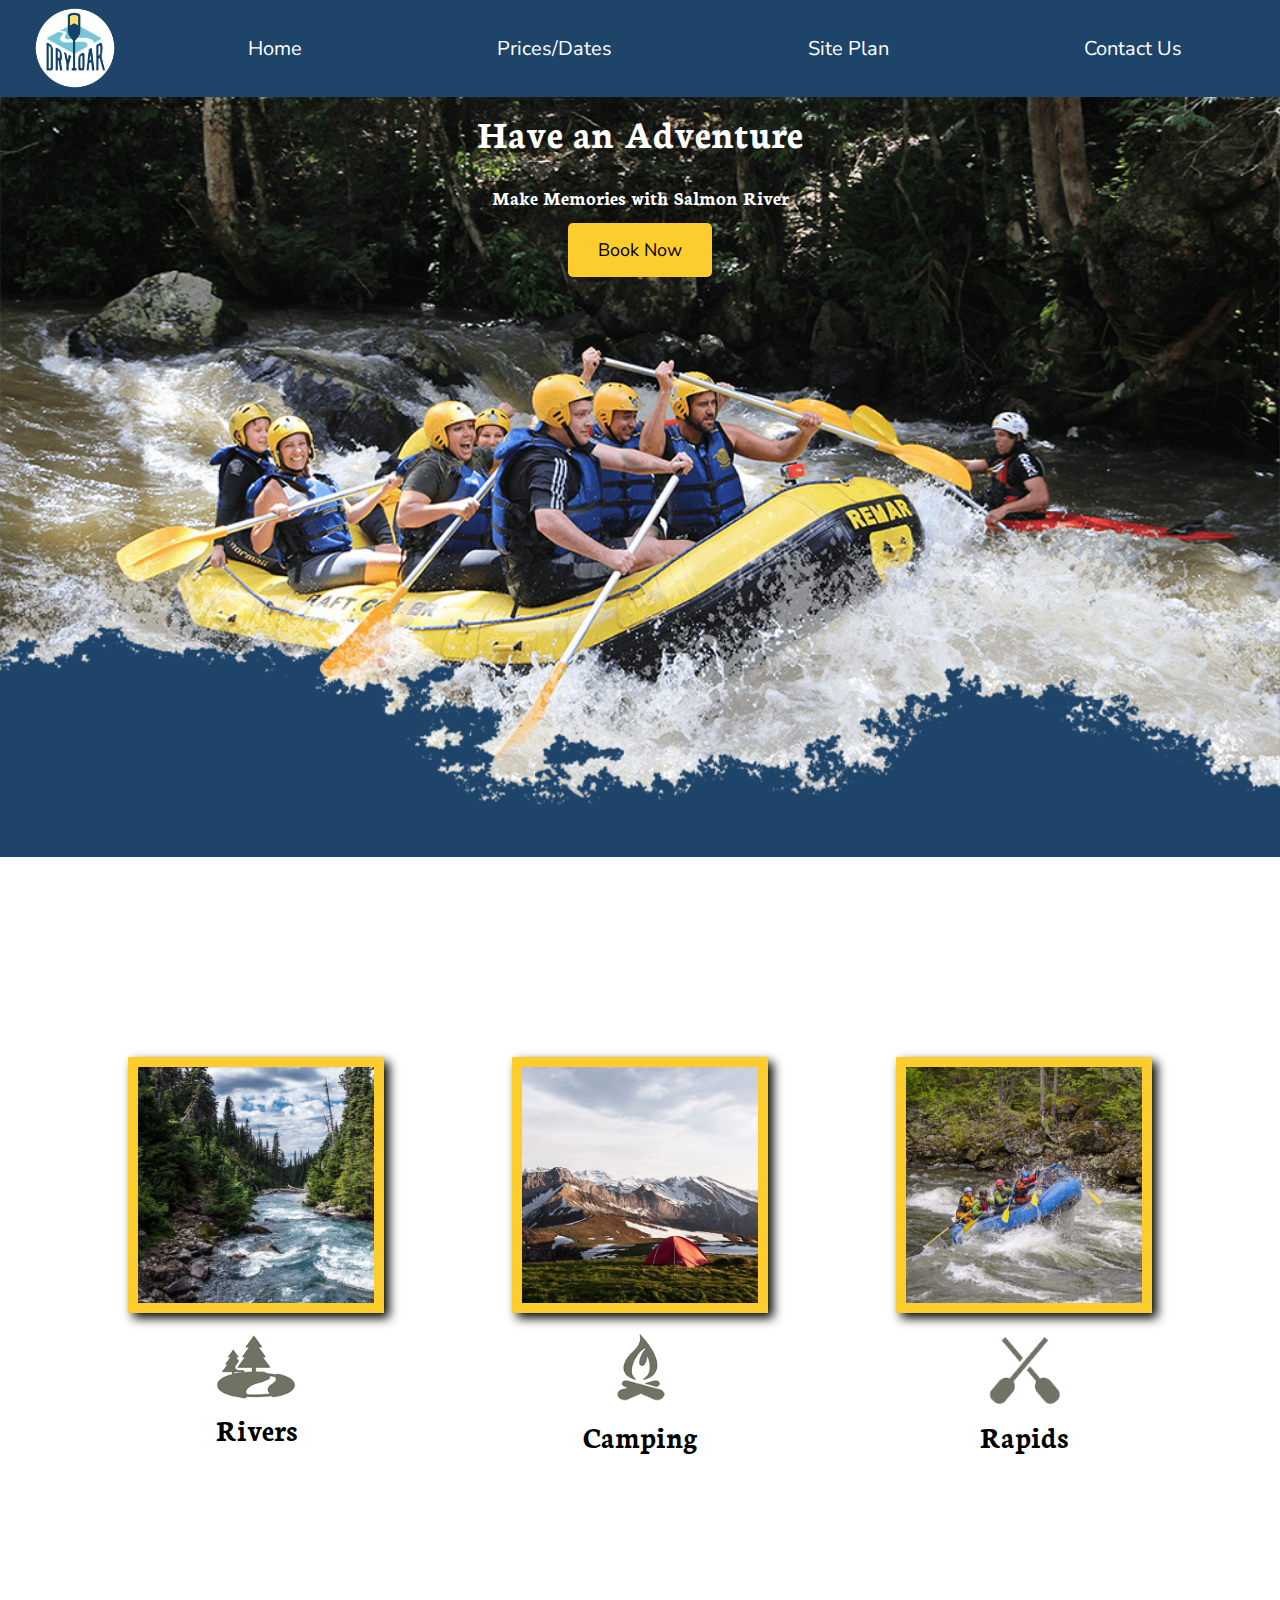
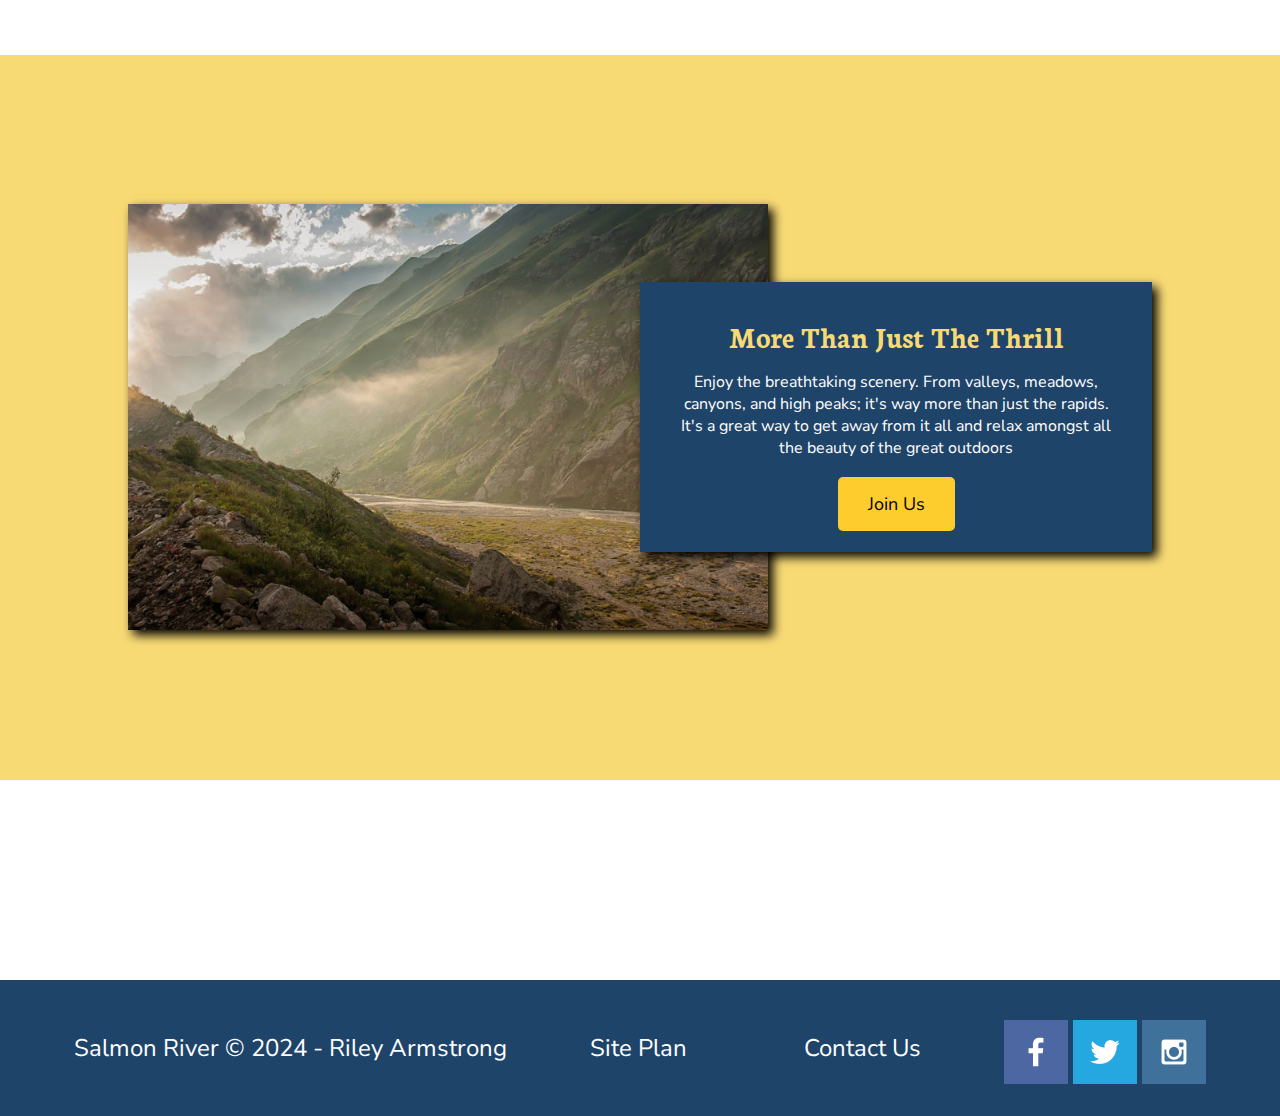
==== commit 5b71682c: "created the html for page-2 with images" ====
--- a/wwr/index.html
+++ b/wwr/index.html
@@ -15,7 +15,7 @@
             </a>
         <nav>
             <a href="index.html">Home</a>
-            <a href="page-2-class.html">Get Started</a>
+            <a href="page-2-class.html">Prices/Dates</a>
             <a href="site-plan-rafting.html">Site Plan</a>
             <a href="contactus.html">Contact Us</a>
         </nav>
--- a/wwr/styles/style.css
+++ b/wwr/styles/style.css
@@ -2,10 +2,10 @@
 
 :root {
   /* change the values below to your colors from your palette */
-  --primary-color: #396E94;
-  --secondary-color: #F2AE2E;
-  --accent1-color: #f9c35f;
-  --accent2-color: #5b94bd;
+  --primary-color: #1F4469;
+  --secondary-color: #FDCC2D;
+  --accent1-color: #f8da75;
+  --accent2-color: #244624;
   --accent3-color: black;
   --accent4-color: white;
 
@@ -14,15 +14,15 @@
   --paragraph-font: "Nunito Sans", Garamond, sans-serif;
 
   /* these colors below should be chosen from among your palette colors above */
-  --headline-color-on-white: #396E94;  /* headlines on a white background */ 
-  --headline-color-on-color: #FFFFFF; /* headlines on a colored background */ 
-  --paragraph-color-on-white: #000000; /* paragraph text on a white background */ 
-  --paragraph-color-on-color: #FFFFFF; /* paragraph text on a colored background */ 
-  --paragraph-background-color: #396E94  ;
-  --nav-link-color: #FFFFFF;
-  --nav-background-color: #396E94;
-  --nav-hover-link-color: white;
-  --nav-hover-background-color: #F2AE2E;
+  --headline-color-on-white: var(--accent2-color);  /* headlines on a white background */ 
+  --headline-color-on-color: var(--accent1-color); /* headlines on a colored background */ 
+  --paragraph-color-on-white: var(--accent3-color); /* paragraph text on a white background */ 
+  --paragraph-color-on-color: var(--accent4-color); /* paragraph text on a colored background */ 
+  --paragraph-background-color: var(--primary-color)  ;
+  --nav-link-color: var(--accent4-color);
+  --nav-background-color: var(--primary-color);
+  --nav-hover-link-color: var(--primary-color);
+  --nav-hover-background-color: var(--secondary-color);
 }
 /* ------------------------Home Page ------------------------------------- */
 body {
@@ -44,7 +44,7 @@
 }
 
 header {
-    background-color: var(--secondary-color);
+    background-color: var(--nav-background-color);
     display: grid;
     grid-template-columns: 150px auto;
 }
@@ -75,7 +75,7 @@
 }
 nav a:hover {
     color: var(--nav-hover-link-color);
-    background-color: var(--nav-background-color);
+    background-color: var(--nav-hover-background-color);
 }
 
 #hero {
@@ -87,6 +87,7 @@
     grid-column: 1/4;
     grid-row: 1/3;
     z-index: -1;
+    background-color: var(--primary-color);
 }
 #hero-msg {
     grid-column: 2/3;
@@ -117,7 +118,7 @@
 }
 
 .book, .join {
-    background-color: var(--nav-background-color);
+    background-color: var(--nav-hover-background-color);
     color: var(--accent3-color);
     text-decoration: none;
     font-size: 18px;
@@ -127,8 +128,9 @@
 }
 
 .book:hover, .join:hover {
-    background-color: var(--nav-hover-background-color);
-    color: var(--accent3-color);
+    background-color: var(--accent2-color);
+    color: var(--accent4-color);
+    border: 2px solid var(--accent4-color);
 }
 
 .home-grid {
@@ -193,14 +195,14 @@
 }
 
 .msg {
-    background-color: var(--secondary-color);
+    background-color: var(--paragraph-background-color);
     padding: 35px;
     grid-column: 6/10;
     grid-row: 6/7;
     box-shadow: 5px 5px 10px var(--accent3-color);
 }
 .msg h2 {
-    color: var(--accent3-color);
+    color: var(--accent1-color);
 }
 .msg p{
     color: var(--paragraph-color-on-color);
@@ -209,8 +211,8 @@
 }
 
 footer {
-    background-color: var(--accent1-color);
-    color: var(--accent3-color);
+    background-color: var(--nav-background-color);
+    color: var(--accent4-color);
     padding: 25px 50px;
     margin-top: 200px;
     display: flex;
@@ -295,4 +297,95 @@
     footer {
         margin-top: 25px;
     }
+}
+/* ------------------------------------------------Page 2-------------------------------------------------------------- */
+
+.dates-available{
+    justify-self: center;
+    font-size: 1.5em;
+}
+
+.grid-container-1{
+    display: grid;
+    width: 100%;
+    grid-template-columns: repeat(6, 1fr);
+    grid-template-rows: auto auto;
+    justify-content: center;
+    align-items: start;
+    margin-bottom: 100px;
+    padding: 20px;
+    column-gap: 20px;
+    border: 10px solid var(--accent3-color); 
+}
+
+.grid-container-2{
+    display: grid;
+    width: 100%;
+    grid-template-columns: repeat(6, 1fr);
+    justify-content: center;
+    align-items: end;
+    margin-bottom: 100px;
+    padding: 20px;
+    column-gap: 20px;
+    border: 10px solid var(--accent3-color); 
+}
+
+.grid-container-3{
+    display: grid;
+    width: 100%;
+    grid-template-columns: repeat(6, 1fr);
+    justify-content: center;
+    align-items: end;
+    margin-bottom: 100px;
+    padding: 20px;
+    column-gap: 20px;
+    border: 10px solid var(--accent3-color); 
+}
+
+.grid-container-4{
+    display: grid;
+    width: 100%;
+    grid-template-columns: repeat(6, 1fr);
+    justify-content: center;
+    align-items: end;
+    margin-bottom: 100px;
+    padding: 20px;
+    column-gap: 20px;
+    border: 10px solid var(--accent3-color); 
+}
+
+.April p{
+    text-align: center;
+}
+
+.days{
+    grid-row: 2/3;
+}
+
+.April{
+    background-color: var(--accent2-color);
+}
+
+.May{
+    background-color: var(--accent2-color);
+}
+
+.June{
+    background-color: var(--accent1-color);
+}
+
+.July{
+    background-color: var(--accent1-color);
+}
+
+.August{
+    background-color: var(--accent1-color);
+}
+
+.September{
+    background-color: var(--accent1-color);
+}
+
+.days{
+    
 }